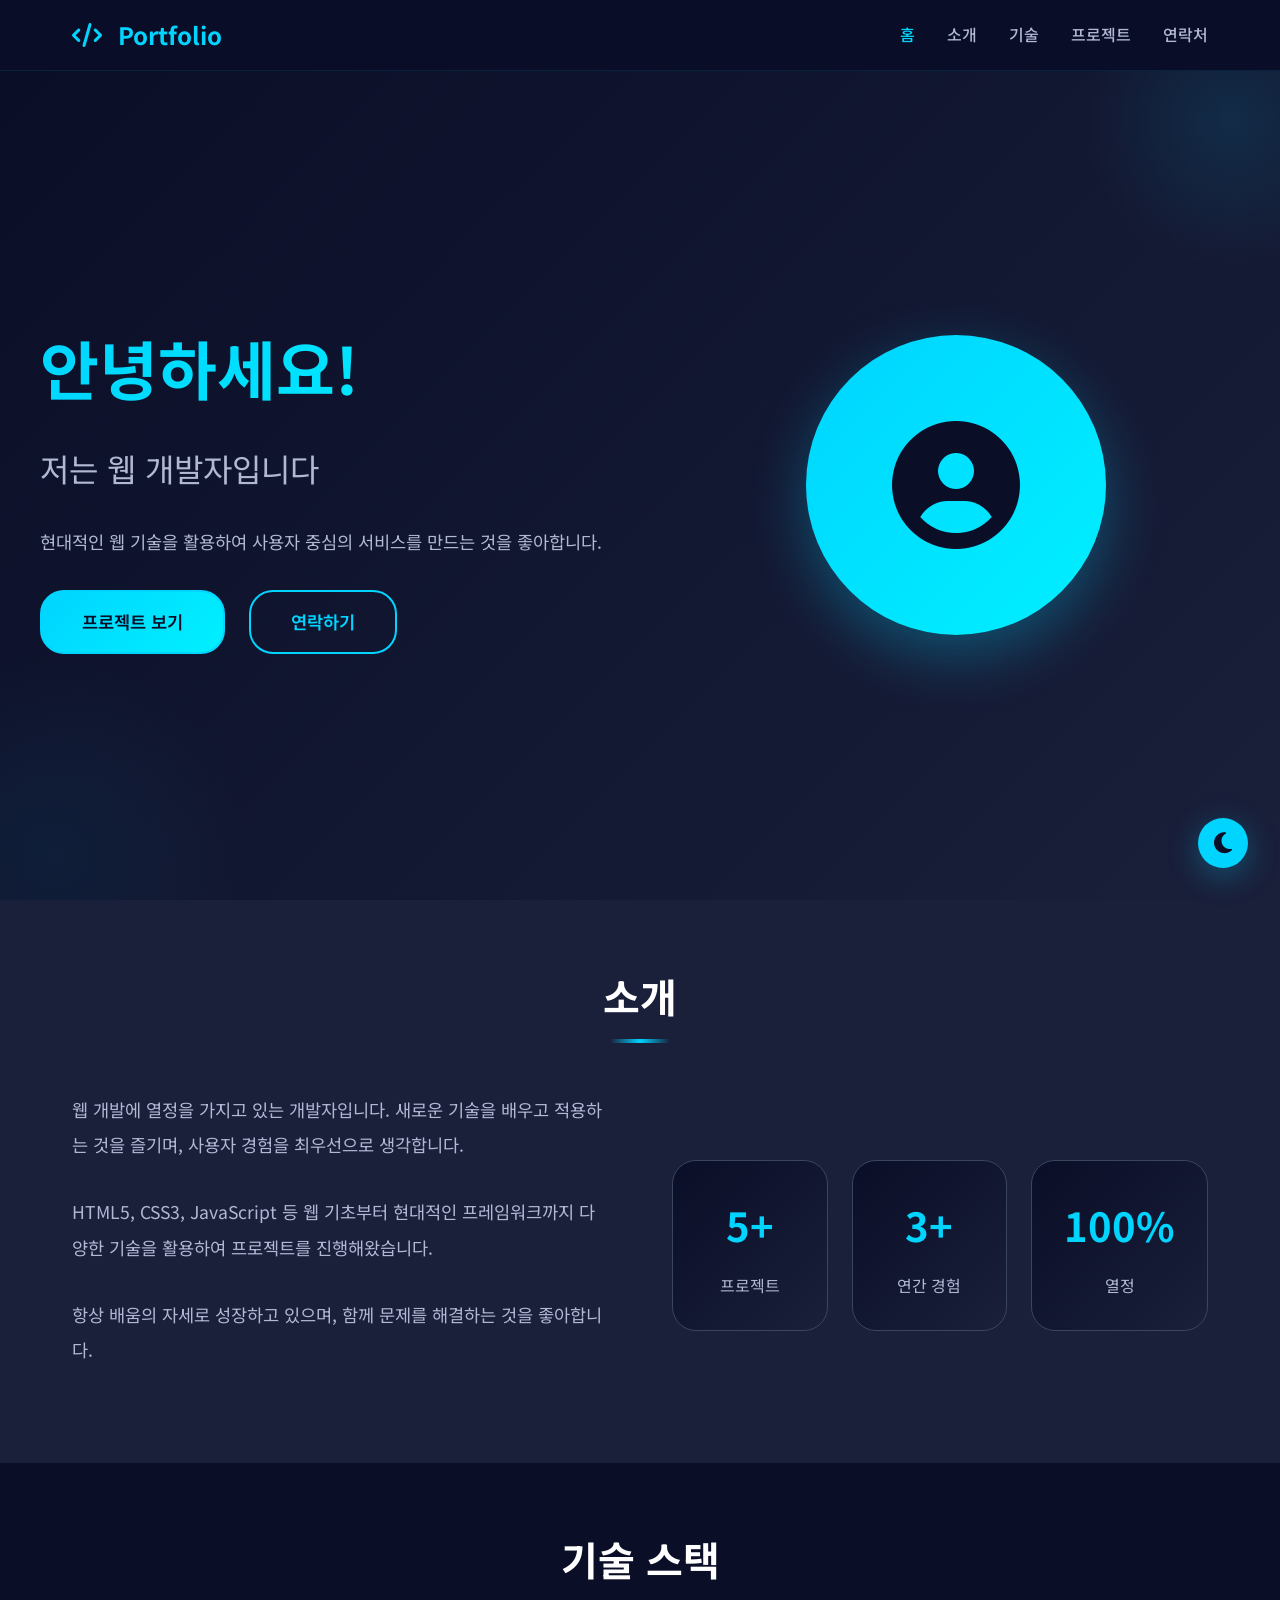
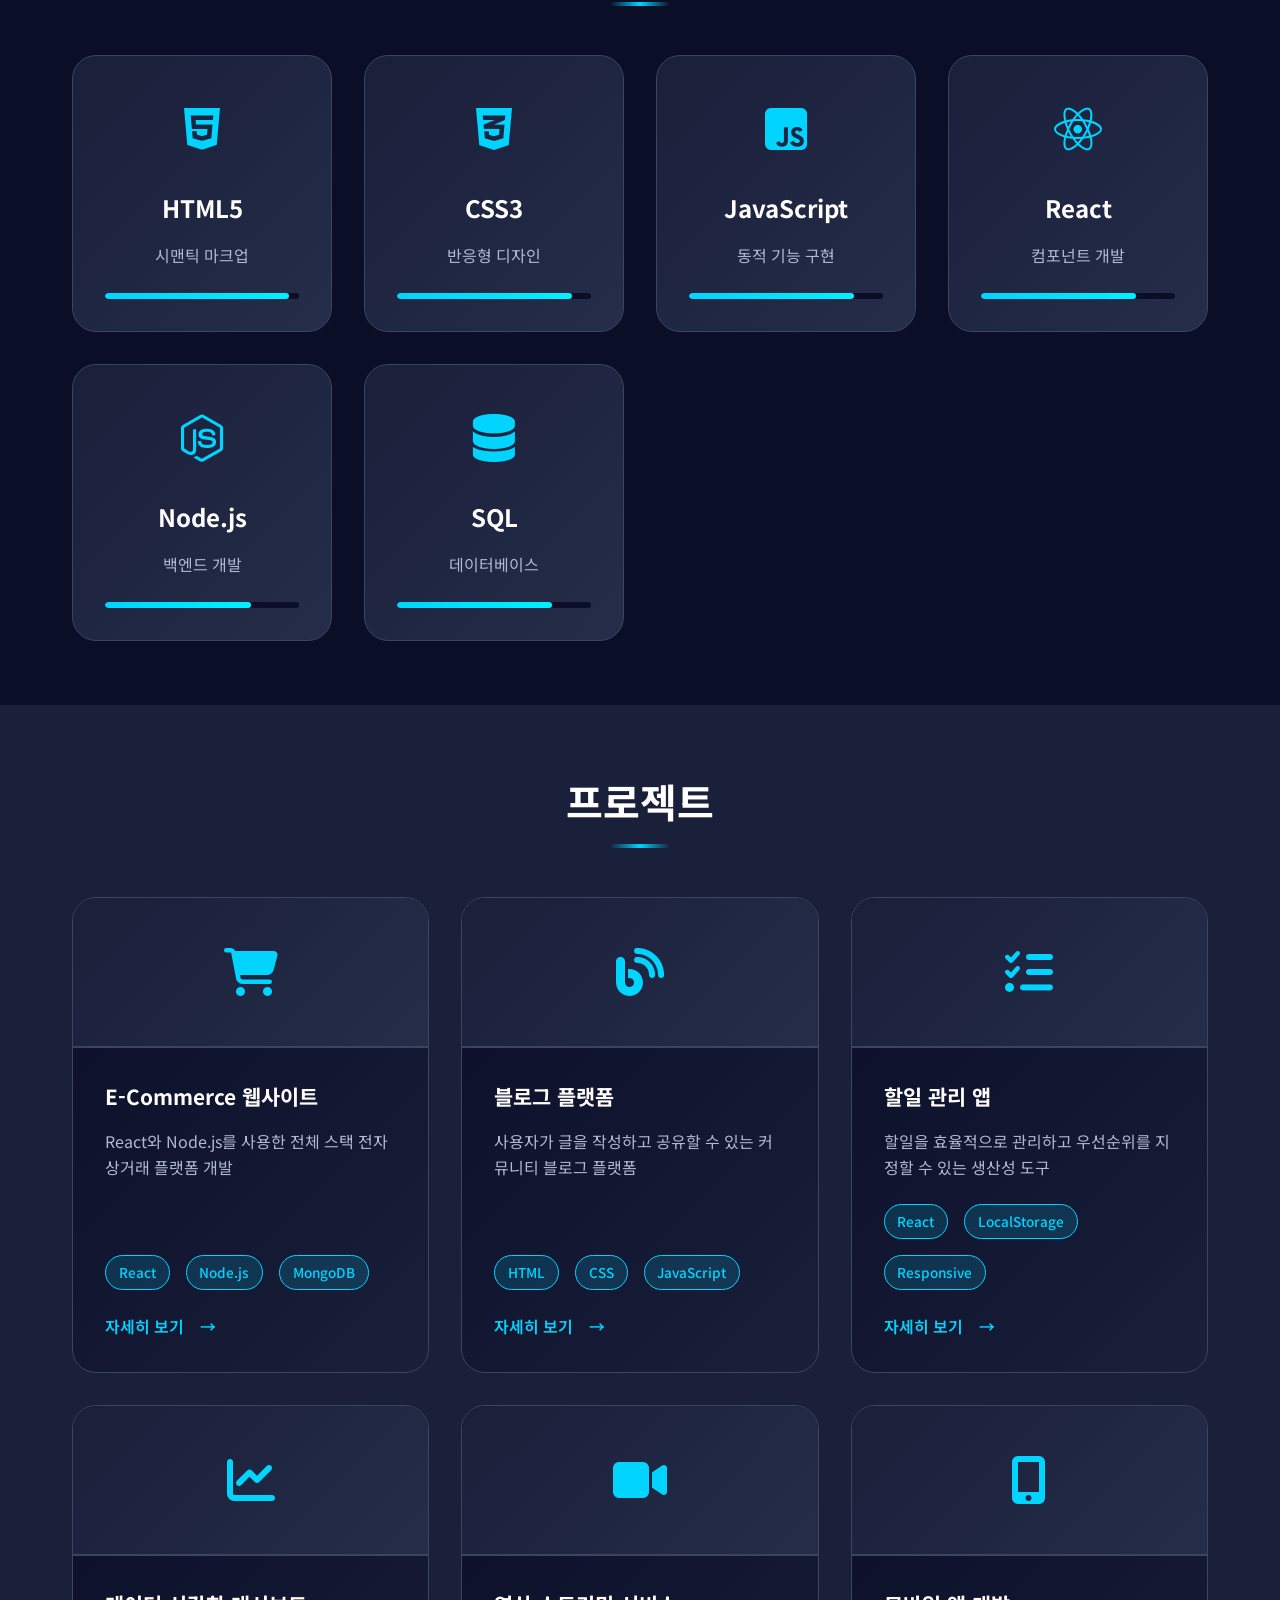
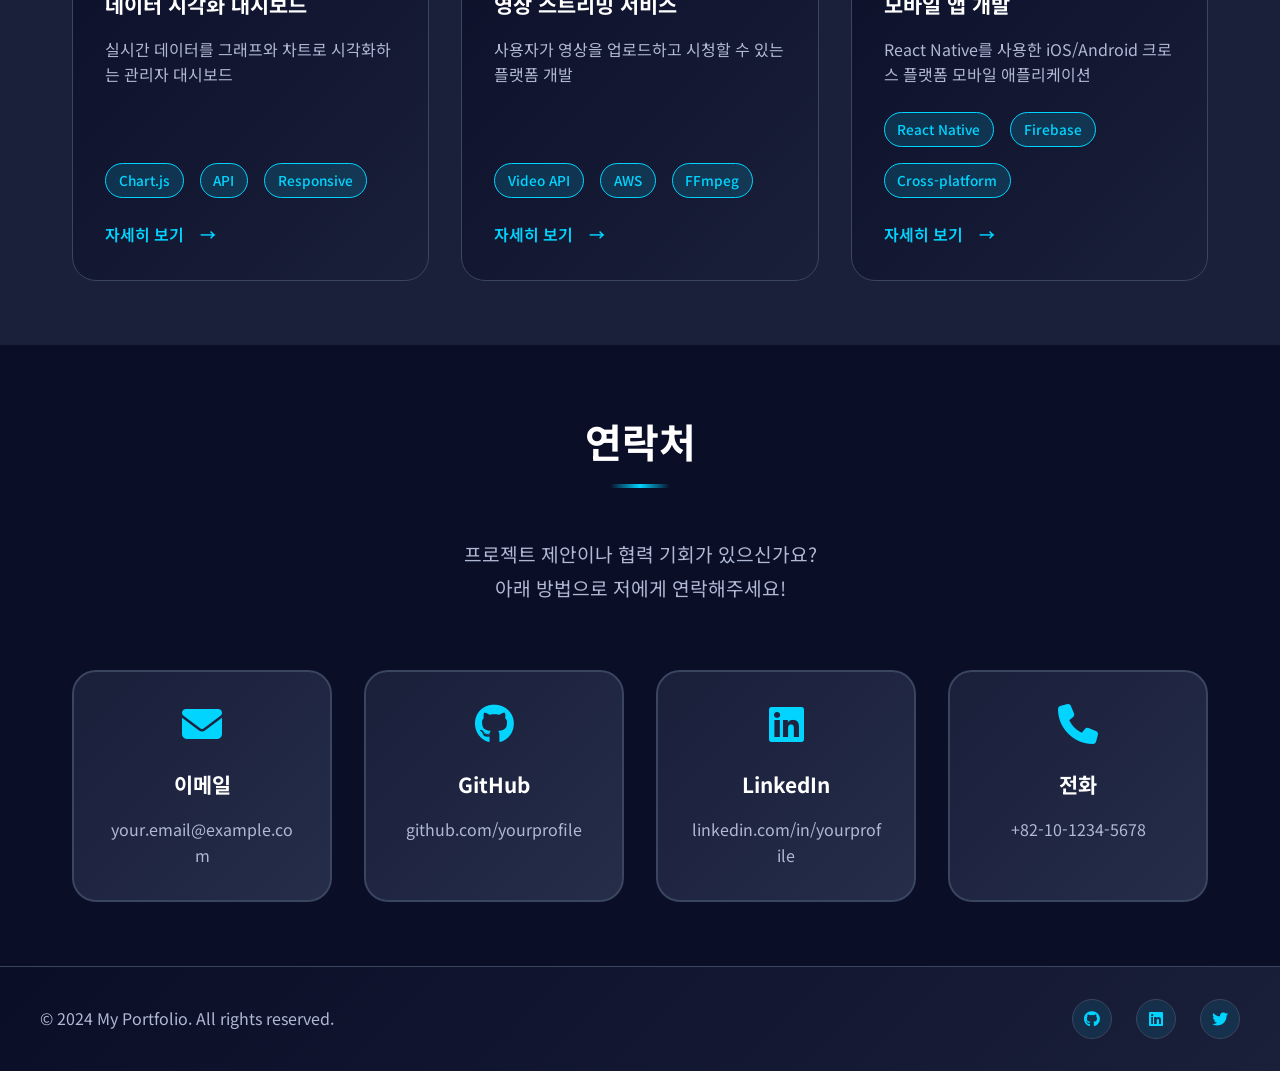
==== index.html @ 93aa84bb "ver.1" ====
<!DOCTYPE html>
<html lang="ko">
<head>
    <meta charset="UTF-8">
    <meta name="viewport" content="width=device-width, initial-scale=1.0">
    <title>포트폴리오 - 개인 자기소개</title>
    
    <!-- Google Fonts -->
    <link href="https://fonts.googleapis.com/css2?family=Noto+Sans+KR:wght@400;500;700&family=Poppins:wght@400;600;700&display=swap" rel="stylesheet">
    
    <!-- Font Awesome -->
    <link rel="stylesheet" href="https://cdnjs.cloudflare.com/ajax/libs/font-awesome/6.4.0/css/all.min.css">
    
    <link rel="stylesheet" href="style.css">
</head>
<body>
    <!-- 다크모드 토글 버튼 -->
    <button class="theme-toggle" id="themeToggle" aria-label="테마 전환">
        <i class="fas fa-moon"></i>
    </button>

    <!-- Header & Navigation -->
    <header class="header">
        <nav class="navbar">
            <div class="nav-container">
                <a href="#home" class="logo">
                    <i class="fas fa-code"></i> Portfolio
                </a>
                <ul class="nav-menu">
                    <li><a href="#home" class="nav-link">홈</a></li>
                    <li><a href="#about" class="nav-link">소개</a></li>
                    <li><a href="#skills" class="nav-link">기술</a></li>
                    <li><a href="#projects" class="nav-link">프로젝트</a></li>
                    <li><a href="#contact" class="nav-link">연락처</a></li>
                </ul>
                <div class="hamburger" id="hamburger">
                    <span></span>
                    <span></span>
                    <span></span>
                </div>
            </div>
        </nav>
    </header>

    <!-- Main Content -->
    <main>
        <!-- Hero Section -->
        <section id="home" class="hero">
            <div class="hero-content">
                <div class="hero-text">
                    <h1 class="hero-title">안녕하세요!</h1>
                    <p class="hero-subtitle">저는 웹 개발자입니다</p>
                    <p class="hero-description">
                        현대적인 웹 기술을 활용하여 사용자 중심의 서비스를 만드는 것을 좋아합니다.
                    </p>
                    <div class="hero-buttons">
                        <a href="#projects" class="btn btn-primary">프로젝트 보기</a>
                        <a href="#contact" class="btn btn-secondary">연락하기</a>
                    </div>
                </div>
                <div class="hero-visual">
                    <div class="hero-avatar">
                        <i class="fas fa-user-circle"></i>
                    </div>
                </div>
            </div>
        </section>

        <!-- About Section -->
        <section id="about" class="about">
            <div class="container">
                <h2 class="section-title">소개</h2>
                <div class="about-content">
                    <div class="about-text">
                        <p>
                            웹 개발에 열정을 가지고 있는 개발자입니다. 
                            새로운 기술을 배우고 적용하는 것을 즐기며, 
                            사용자 경험을 최우선으로 생각합니다.
                        </p>
                        <p>
                            HTML5, CSS3, JavaScript 등 웹 기초부터 
                            현대적인 프레임워크까지 다양한 기술을 활용하여 
                            프로젝트를 진행해왔습니다.
                        </p>
                        <p>
                            항상 배움의 자세로 성장하고 있으며, 
                            함께 문제를 해결하는 것을 좋아합니다.
                        </p>
                    </div>
                    <div class="about-stats">
                        <div class="stat-card">
                            <div class="stat-number">5+</div>
                            <div class="stat-label">프로젝트</div>
                        </div>
                        <div class="stat-card">
                            <div class="stat-number">3+</div>
                            <div class="stat-label">연간 경험</div>
                        </div>
                        <div class="stat-card">
                            <div class="stat-number">100%</div>
                            <div class="stat-label">열정</div>
                        </div>
                    </div>
                </div>
            </div>
        </section>

        <!-- Skills Section -->
        <section id="skills" class="skills">
            <div class="container">
                <h2 class="section-title">기술 스택</h2>
                <div class="skills-grid">
                    <!-- Frontend -->
                    <div class="skill-card">
                        <div class="skill-icon">
                            <i class="fab fa-html5"></i>
                        </div>
                        <h3>HTML5</h3>
                        <p>시맨틱 마크업</p>
                        <div class="skill-bar">
                            <div class="skill-progress" style="--progress: 95%"></div>
                        </div>
                    </div>

                    <div class="skill-card">
                        <div class="skill-icon">
                            <i class="fab fa-css3-alt"></i>
                        </div>
                        <h3>CSS3</h3>
                        <p>반응형 디자인</p>
                        <div class="skill-bar">
                            <div class="skill-progress" style="--progress: 90%"></div>
                        </div>
                    </div>

                    <div class="skill-card">
                        <div class="skill-icon">
                            <i class="fab fa-js-square"></i>
                        </div>
                        <h3>JavaScript</h3>
                        <p>동적 기능 구현</p>
                        <div class="skill-bar">
                            <div class="skill-progress" style="--progress: 85%"></div>
                        </div>
                    </div>

                    <div class="skill-card">
                        <div class="skill-icon">
                            <i class="fab fa-react"></i>
                        </div>
                        <h3>React</h3>
                        <p>컴포넌트 개발</p>
                        <div class="skill-bar">
                            <div class="skill-progress" style="--progress: 80%"></div>
                        </div>
                    </div>

                    <div class="skill-card">
                        <div class="skill-icon">
                            <i class="fab fa-node-js"></i>
                        </div>
                        <h3>Node.js</h3>
                        <p>백엔드 개발</p>
                        <div class="skill-bar">
                            <div class="skill-progress" style="--progress: 75%"></div>
                        </div>
                    </div>

                    <div class="skill-card">
                        <div class="skill-icon">
                            <i class="fas fa-database"></i>
                        </div>
                        <h3>SQL</h3>
                        <p>데이터베이스</p>
                        <div class="skill-bar">
                            <div class="skill-progress" style="--progress: 80%"></div>
                        </div>
                    </div>
                </div>
            </div>
        </section>

        <!-- Projects Section -->
        <section id="projects" class="projects">
            <div class="container">
                <h2 class="section-title">프로젝트</h2>
                <div class="projects-grid">
                    <!-- Project 1 -->
                    <div class="project-card">
                        <div class="project-image">
                            <i class="fas fa-shopping-cart"></i>
                        </div>
                        <div class="project-content">
                            <h3>E-Commerce 웹사이트</h3>
                            <p>
                                React와 Node.js를 사용한 전체 스택 
                                전자상거래 플랫폼 개발
                            </p>
                            <div class="project-tags">
                                <span class="tag">React</span>
                                <span class="tag">Node.js</span>
                                <span class="tag">MongoDB</span>
                            </div>
                            <a href="#" class="project-link">자세히 보기</a>
                        </div>
                    </div>

                    <!-- Project 2 -->
                    <div class="project-card">
                        <div class="project-image">
                            <i class="fas fa-blog"></i>
                        </div>
                        <div class="project-content">
                            <h3>블로그 플랫폼</h3>
                            <p>
                                사용자가 글을 작성하고 공유할 수 있는 
                                커뮤니티 블로그 플랫폼
                            </p>
                            <div class="project-tags">
                                <span class="tag">HTML</span>
                                <span class="tag">CSS</span>
                                <span class="tag">JavaScript</span>
                            </div>
                            <a href="#" class="project-link">자세히 보기</a>
                        </div>
                    </div>

                    <!-- Project 3 -->
                    <div class="project-card">
                        <div class="project-image">
                            <i class="fas fa-tasks"></i>
                        </div>
                        <div class="project-content">
                            <h3>할일 관리 앱</h3>
                            <p>
                                할일을 효율적으로 관리하고 우선순위를 
                                지정할 수 있는 생산성 도구
                            </p>
                            <div class="project-tags">
                                <span class="tag">React</span>
                                <span class="tag">LocalStorage</span>
                                <span class="tag">Responsive</span>
                            </div>
                            <a href="#" class="project-link">자세히 보기</a>
                        </div>
                    </div>

                    <!-- Project 4 -->
                    <div class="project-card">
                        <div class="project-image">
                            <i class="fas fa-chart-line"></i>
                        </div>
                        <div class="project-content">
                            <h3>데이터 시각화 대시보드</h3>
                            <p>
                                실시간 데이터를 그래프와 차트로 시각화하는 
                                관리자 대시보드
                            </p>
                            <div class="project-tags">
                                <span class="tag">Chart.js</span>
                                <span class="tag">API</span>
                                <span class="tag">Responsive</span>
                            </div>
                            <a href="#" class="project-link">자세히 보기</a>
                        </div>
                    </div>

                    <!-- Project 5 -->
                    <div class="project-card">
                        <div class="project-image">
                            <i class="fas fa-video"></i>
                        </div>
                        <div class="project-content">
                            <h3>영상 스트리밍 서비스</h3>
                            <p>
                                사용자가 영상을 업로드하고 시청할 수 있는 
                                플랫폼 개발
                            </p>
                            <div class="project-tags">
                                <span class="tag">Video API</span>
                                <span class="tag">AWS</span>
                                <span class="tag">FFmpeg</span>
                            </div>
                            <a href="#" class="project-link">자세히 보기</a>
                        </div>
                    </div>

                    <!-- Project 6 -->
                    <div class="project-card">
                        <div class="project-image">
                            <i class="fas fa-mobile-alt"></i>
                        </div>
                        <div class="project-content">
                            <h3>모바일 앱 개발</h3>
                            <p>
                                React Native를 사용한 iOS/Android 
                                크로스 플랫폼 모바일 애플리케이션
                            </p>
                            <div class="project-tags">
                                <span class="tag">React Native</span>
                                <span class="tag">Firebase</span>
                                <span class="tag">Cross-platform</span>
                            </div>
                            <a href="#" class="project-link">자세히 보기</a>
                        </div>
                    </div>
                </div>
            </div>
        </section>

        <!-- Contact Section -->
        <section id="contact" class="contact">
            <div class="container">
                <h2 class="section-title">연락처</h2>
                <div class="contact-content">
                    <p class="contact-intro">
                        프로젝트 제안이나 협력 기회가 있으신가요?<br>
                        아래 방법으로 저에게 연락해주세요!
                    </p>
                    <div class="contact-methods">
                        <a href="mailto:your.email@example.com" class="contact-card">
                            <i class="fas fa-envelope"></i>
                            <h3>이메일</h3>
                            <p>your.email@example.com</p>
                        </a>
                        <a href="https://github.com" target="_blank" rel="noopener noreferrer" class="contact-card">
                            <i class="fab fa-github"></i>
                            <h3>GitHub</h3>
                            <p>github.com/yourprofile</p>
                        </a>
                        <a href="https://linkedin.com" target="_blank" rel="noopener noreferrer" class="contact-card">
                            <i class="fab fa-linkedin"></i>
                            <h3>LinkedIn</h3>
                            <p>linkedin.com/in/yourprofile</p>
                        </a>
                        <a href="tel:+82-10-1234-5678" class="contact-card">
                            <i class="fas fa-phone"></i>
                            <h3>전화</h3>
                            <p>+82-10-1234-5678</p>
                        </a>
                    </div>
                </div>
            </div>
        </section>
    </main>

    <!-- Footer -->
    <footer class="footer">
        <div class="footer-content">
            <p>&copy; 2024 My Portfolio. All rights reserved.</p>
            <div class="social-links">
                <a href="https://github.com" target="_blank" rel="noopener noreferrer" aria-label="GitHub">
                    <i class="fab fa-github"></i>
                </a>
                <a href="https://linkedin.com" target="_blank" rel="noopener noreferrer" aria-label="LinkedIn">
                    <i class="fab fa-linkedin"></i>
                </a>
                <a href="https://twitter.com" target="_blank" rel="noopener noreferrer" aria-label="Twitter">
                    <i class="fab fa-twitter"></i>
                </a>
            </div>
        </div>
    </footer>

    <script src="script.js"></script>
</body>
</html>
---- style.css ----
:root {
    /* Colors - Dark Mode */
    --bg-primary: #0a0e27;
    --bg-secondary: #1a1f3a;
    --bg-tertiary: #252d48;
    --text-primary: #ffffff;
    --text-secondary: #b0b8d4;
    --accent: #00d4ff;
    --accent-hover: #00f0ff;
    --border-color: #3a4560;
    
    /* Light Mode Colors */
    --light-bg-primary: #ffffff;
    --light-bg-secondary: #f5f7fa;
    --light-bg-tertiary: #e8edf5;
    --light-text-primary: #0a0e27;
    --light-text-secondary: #5a6376;
    --light-border-color: #d4dce8;
    
    /* Spacing */
    --spacing-xs: 0.5rem;
    --spacing-sm: 1rem;
    --spacing-md: 1.5rem;
    --spacing-lg: 2rem;
    --spacing-xl: 3rem;
    --spacing-xxl: 4rem;
    
    /* Transitions */
    --transition: all 0.3s ease;
    --transition-smooth: all 0.5s cubic-bezier(0.25, 0.46, 0.45, 0.94);
    
    /* Border Radius */
    --radius-sm: 0.5rem;
    --radius-md: 1rem;
    --radius-lg: 1.5rem;
}

body.light-mode {
    --bg-primary: #ffffff;
    --bg-secondary: #f5f7fa;
    --bg-tertiary: #e8edf5;
    --text-primary: #0a0e27;
    --text-secondary: #5a6376;
    --border-color: #d4dce8;
}

* {
    margin: 0;
    padding: 0;
    box-sizing: border-box;
}

html {
    scroll-behavior: smooth;
}

body {
    font-family: 'Noto Sans KR', sans-serif;
    background-color: var(--bg-primary);
    color: var(--text-primary);
    line-height: 1.6;
    transition: var(--transition);
}

/* ==================== Header & Navigation ==================== */
.header {
    position: fixed;
    top: 0;
    left: 0;
    right: 0;
    background-color: rgba(10, 14, 39, 0.95);
    backdrop-filter: blur(10px);
    z-index: 1000;
    border-bottom: 1px solid rgba(0, 212, 255, 0.1);
    transition: var(--transition);
}

body.light-mode .header {
    background-color: rgba(255, 255, 255, 0.95);
    border-bottom-color: rgba(0, 212, 255, 0.2);
}

.navbar {
    padding: 1rem 0;
}

.nav-container {
    max-width: 1200px;
    margin: 0 auto;
    padding: 0 var(--spacing-lg);
    display: flex;
    justify-content: space-between;
    align-items: center;
}

.logo {
    font-size: 1.5rem;
    font-weight: 700;
    color: var(--accent);
    text-decoration: none;
    display: flex;
    align-items: center;
    gap: var(--spacing-sm);
    transition: var(--transition);
}

.logo:hover {
    color: var(--accent-hover);
    transform: translateY(-2px);
}

.nav-menu {
    display: flex;
    list-style: none;
    gap: var(--spacing-lg);
}

.nav-link {
    text-decoration: none;
    color: var(--text-secondary);
    transition: var(--transition);
    font-weight: 500;
    position: relative;
}

.nav-link:hover {
    color: var(--accent);
}

.nav-link::after {
    content: '';
    position: absolute;
    bottom: -5px;
    left: 0;
    width: 0;
    height: 2px;
    background-color: var(--accent);
    transition: width 0.3s ease;
}

.nav-link:hover::after {
    width: 100%;
}

.hamburger {
    display: none;
    flex-direction: column;
    cursor: pointer;
}

.hamburger span {
    width: 25px;
    height: 3px;
    background-color: var(--text-primary);
    margin: 3px 0;
    transition: var(--transition);
    border-radius: 2px;
}

.hamburger.active span:nth-child(1) {
    transform: rotate(-45deg) translate(-8px, 8px);
}

.hamburger.active span:nth-child(2) {
    opacity: 0;
}

.hamburger.active span:nth-child(3) {
    transform: rotate(45deg) translate(-7px, -7px);
}

/* Theme Toggle Button */
.theme-toggle {
    position: fixed;
    bottom: 2rem;
    right: 2rem;
    width: 50px;
    height: 50px;
    border-radius: 50%;
    background-color: var(--accent);
    border: none;
    color: var(--bg-primary);
    font-size: 1.5rem;
    cursor: pointer;
    display: flex;
    align-items: center;
    justify-content: center;
    z-index: 999;
    transition: var(--transition);
    box-shadow: 0 8px 32px rgba(0, 212, 255, 0.3);
}

.theme-toggle:hover {
    background-color: var(--accent-hover);
    transform: scale(1.1) rotate(20deg);
    box-shadow: 0 12px 40px rgba(0, 212, 255, 0.5);
}

/* ==================== Main Layout ==================== */
main {
    margin-top: 70px;
}

.container {
    max-width: 1200px;
    margin: 0 auto;
    padding: 0 var(--spacing-lg);
}

.section-title {
    font-size: 2.5rem;
    font-weight: 700;
    text-align: center;
    margin-bottom: var(--spacing-xxl);
    position: relative;
    display: inline-block;
    width: 100%;
}

.section-title::before {
    content: '';
    position: absolute;
    bottom: -15px;
    left: 50%;
    transform: translateX(-50%);
    width: 60px;
    height: 4px;
    background: linear-gradient(90deg, transparent, var(--accent), transparent);
    border-radius: 2px;
}

/* ==================== Hero Section ==================== */
.hero {
    padding: var(--spacing-xxl) var(--spacing-lg);
    min-height: calc(100vh - 70px);
    display: flex;
    align-items: center;
    justify-content: center;
    background: linear-gradient(135deg, var(--bg-primary) 0%, var(--bg-secondary) 100%);
    position: relative;
    overflow: hidden;
}

.hero::before {
    content: '';
    position: absolute;
    width: 300px;
    height: 300px;
    background: radial-gradient(circle, rgba(0, 212, 255, 0.1) 0%, transparent 70%);
    border-radius: 50%;
    top: -100px;
    right: -100px;
    animation: float 6s ease-in-out infinite;
}

.hero::after {
    content: '';
    position: absolute;
    width: 400px;
    height: 400px;
    background: radial-gradient(circle, rgba(0, 212, 255, 0.05) 0%, transparent 70%);
    border-radius: 50%;
    bottom: -150px;
    left: -150px;
    animation: float 8s ease-in-out infinite reverse;
}

.hero-content {
    display: grid;
    grid-template-columns: 1fr 1fr;
    gap: var(--spacing-xxl);
    align-items: center;
    position: relative;
    z-index: 1;
    max-width: 1200px;
    width: 100%;
}

.hero-title {
    font-size: 4rem;
    font-weight: 700;
    margin-bottom: var(--spacing-md);
    background: linear-gradient(135deg, var(--accent), var(--accent-hover));
    -webkit-background-clip: text;
    -webkit-text-fill-color: transparent;
    background-clip: text;
    animation: slideInUp 0.8s ease-out;
}

.hero-subtitle {
    font-size: 2rem;
    color: var(--text-secondary);
    margin-bottom: var(--spacing-lg);
    animation: slideInUp 0.8s ease-out 0.2s backwards;
}

.hero-description {
    font-size: 1.1rem;
    color: var(--text-secondary);
    margin-bottom: var(--spacing-lg);
    line-height: 1.8;
    animation: slideInUp 0.8s ease-out 0.4s backwards;
}

.hero-buttons {
    display: flex;
    gap: var(--spacing-md);
    margin-top: var(--spacing-lg);
    animation: slideInUp 0.8s ease-out 0.6s backwards;
}

.btn {
    padding: 1rem 2.5rem;
    border-radius: var(--radius-lg);
    font-size: 1.1rem;
    font-weight: 600;
    text-decoration: none;
    display: inline-flex;
    align-items: center;
    justify-content: center;
    cursor: pointer;
    border: none;
    transition: var(--transition);
    position: relative;
    overflow: hidden;
}

.btn::before {
    content: '';
    position: absolute;
    top: 0;
    left: -100%;
    width: 100%;
    height: 100%;
    background-color: rgba(255, 255, 255, 0.2);
    transition: left 0.3s ease;
}

.btn:hover::before {
    left: 100%;
}

.btn-primary {
    background: linear-gradient(135deg, var(--accent), var(--accent-hover));
    color: var(--bg-primary);
    border: 2px solid var(--accent);
}

.btn-primary:hover {
    box-shadow: 0 10px 30px rgba(0, 212, 255, 0.4);
    transform: translateY(-3px);
}

.btn-secondary {
    background-color: transparent;
    color: var(--accent);
    border: 2px solid var(--accent);
}

.btn-secondary:hover {
    background-color: rgba(0, 212, 255, 0.1);
    box-shadow: 0 10px 30px rgba(0, 212, 255, 0.2);
    transform: translateY(-3px);
}

.hero-visual {
    display: flex;
    justify-content: center;
    align-items: center;
}

.hero-avatar {
    width: 300px;
    height: 300px;
    border-radius: 50%;
    background: linear-gradient(135deg, var(--accent), var(--accent-hover));
    display: flex;
    align-items: center;
    justify-content: center;
    font-size: 8rem;
    color: var(--bg-primary);
    animation: float 4s ease-in-out infinite;
    box-shadow: 0 20px 60px rgba(0, 212, 255, 0.3);
    position: relative;
}

.hero-avatar::before {
    content: '';
    position: absolute;
    inset: -5px;
    border-radius: 50%;
    background: linear-gradient(90deg, var(--accent), var(--accent-hover), var(--accent));
    opacity: 0;
    animation: pulse 2s ease-in-out infinite;
}

/* ==================== About Section ==================== */
.about {
    padding: var(--spacing-xxl) var(--spacing-lg);
    background-color: var(--bg-secondary);
}

.about-content {
    display: grid;
    grid-template-columns: 1fr 1fr;
    gap: var(--spacing-xxl);
    align-items: center;
}

.about-text {
    font-size: 1.1rem;
    line-height: 2;
    color: var(--text-secondary);
}

.about-text p {
    margin-bottom: var(--spacing-lg);
    transition: var(--transition);
}

.about-text p:hover {
    color: var(--accent);
}

.about-stats {
    display: grid;
    grid-template-columns: repeat(3, 1fr);
    gap: var(--spacing-md);
}

.stat-card {
    background: linear-gradient(135deg, var(--bg-primary), var(--bg-secondary));
    padding: var(--spacing-lg);
    border-radius: var(--radius-lg);
    border: 1px solid var(--border-color);
    text-align: center;
    transition: var(--transition);
    cursor: pointer;
}

.stat-card:hover {
    border-color: var(--accent);
    transform: translateY(-5px);
    box-shadow: 0 10px 30px rgba(0, 212, 255, 0.2);
}

.stat-number {
    font-size: 2.5rem;
    font-weight: 700;
    color: var(--accent);
    margin-bottom: var(--spacing-sm);
}

.stat-label {
    color: var(--text-secondary);
    font-size: 1rem;
}

/* ==================== Skills Section ==================== */
.skills {
    padding: var(--spacing-xxl) var(--spacing-lg);
}

.skills-grid {
    display: grid;
    grid-template-columns: repeat(auto-fit, minmax(250px, 1fr));
    gap: var(--spacing-lg);
}

.skill-card {
    background: linear-gradient(135deg, var(--bg-secondary), var(--bg-tertiary));
    padding: var(--spacing-lg);
    border-radius: var(--radius-lg);
    border: 1px solid var(--border-color);
    text-align: center;
    transition: var(--transition);
    cursor: pointer;
    position: relative;
    overflow: hidden;
}

.skill-card::before {
    content: '';
    position: absolute;
    top: -100%;
    left: 0;
    right: 0;
    height: 2px;
    background: linear-gradient(90deg, transparent, var(--accent), transparent);
    transition: top 0.6s ease;
}

.skill-card:hover {
    border-color: var(--accent);
    transform: translateY(-8px);
    box-shadow: 0 15px 40px rgba(0, 212, 255, 0.2);
}

.skill-card:hover::before {
    top: 0;
}

.skill-icon {
    font-size: 3rem;
    color: var(--accent);
    margin-bottom: var(--spacing-md);
    transition: var(--transition);
}

.skill-card:hover .skill-icon {
    transform: scale(1.2) rotateY(360deg);
    animation: spin 0.6s ease-in-out;
}

.skill-card h3 {
    font-size: 1.5rem;
    margin-bottom: var(--spacing-sm);
}

.skill-card p {
    color: var(--text-secondary);
    margin-bottom: var(--spacing-md);
}

.skill-bar {
    height: 6px;
    background-color: var(--bg-primary);
    border-radius: 3px;
    overflow: hidden;
    position: relative;
}

.skill-progress {
    height: 100%;
    background: linear-gradient(90deg, var(--accent), var(--accent-hover));
    border-radius: 3px;
    width: var(--progress);
    animation: fillProgress 1.5s ease-out forwards;
}

/* ==================== Projects Section ==================== */
.projects {
    padding: var(--spacing-xxl) var(--spacing-lg);
    background-color: var(--bg-secondary);
}

.projects-grid {
    display: grid;
    grid-template-columns: repeat(auto-fit, minmax(300px, 1fr));
    gap: var(--spacing-lg);
}

.project-card {
    background: linear-gradient(135deg, var(--bg-primary), var(--bg-secondary));
    border: 1px solid var(--border-color);
    border-radius: var(--radius-lg);
    overflow: hidden;
    transition: var(--transition);
    cursor: pointer;
    display: flex;
    flex-direction: column;
}

.project-card:hover {
    border-color: var(--accent);
    box-shadow: 0 20px 50px rgba(0, 212, 255, 0.3);
    transform: translateY(-10px);
}

.project-image {
    height: 150px;
    background: linear-gradient(135deg, var(--bg-secondary), var(--bg-tertiary));
    display: flex;
    align-items: center;
    justify-content: center;
    font-size: 3rem;
    color: var(--accent);
    border-bottom: 2px solid var(--border-color);
    transition: var(--transition);
}

.project-card:hover .project-image {
    background: linear-gradient(135deg, var(--accent), var(--accent-hover));
    color: var(--bg-primary);
    transform: scale(1.1);
}

.project-content {
    padding: var(--spacing-lg);
    flex-grow: 1;
    display: flex;
    flex-direction: column;
}

.project-content h3 {
    font-size: 1.3rem;
    margin-bottom: var(--spacing-sm);
    color: var(--text-primary);
}

.project-content p {
    color: var(--text-secondary);
    margin-bottom: var(--spacing-md);
    line-height: 1.6;
    flex-grow: 1;
}

.project-tags {
    display: flex;
    flex-wrap: wrap;
    gap: var(--spacing-sm);
    margin-bottom: var(--spacing-md);
}

.tag {
    display: inline-block;
    padding: 0.35rem 0.8rem;
    background-color: rgba(0, 212, 255, 0.15);
    color: var(--accent);
    border-radius: 20px;
    font-size: 0.85rem;
    font-weight: 500;
    transition: var(--transition);
    border: 1px solid var(--accent);
}

.tag:hover {
    background-color: rgba(0, 212, 255, 0.3);
    transform: translateY(-2px);
}

.project-link {
    color: var(--accent);
    text-decoration: none;
    font-weight: 600;
    display: inline-flex;
    align-items: center;
    gap: var(--spacing-sm);
    transition: var(--transition);
    align-self: flex-start;
}

.project-link:hover {
    color: var(--accent-hover);
    transform: translateX(5px);
}

.project-link::after {
    content: '→';
    transition: var(--transition);
}

.project-link:hover::after {
    transform: translateX(5px);
}

/* ==================== Contact Section ==================== */
.contact {
    padding: var(--spacing-xxl) var(--spacing-lg);
}

.contact-intro {
    text-align: center;
    font-size: 1.2rem;
    color: var(--text-secondary);
    margin-bottom: var(--spacing-xxl);
    line-height: 1.8;
}

.contact-methods {
    display: grid;
    grid-template-columns: repeat(auto-fit, minmax(250px, 1fr));
    gap: var(--spacing-lg);
}

.contact-card {
    background: linear-gradient(135deg, var(--bg-secondary), var(--bg-tertiary));
    padding: var(--spacing-lg);
    border-radius: var(--radius-lg);
    border: 2px solid var(--border-color);
    text-align: center;
    text-decoration: none;
    color: inherit;
    transition: var(--transition);
    cursor: pointer;
}

.contact-card:hover {
    border-color: var(--accent);
    transform: translateY(-8px);
    box-shadow: 0 15px 40px rgba(0, 212, 255, 0.2);
}

.contact-card i {
    font-size: 2.5rem;
    color: var(--accent);
    margin-bottom: var(--spacing-md);
    transition: var(--transition);
    display: block;
}

.contact-card:hover i {
    transform: rotateY(360deg) scale(1.2);
    animation: spin 0.6s ease-in-out;
}

.contact-card h3 {
    font-size: 1.3rem;
    margin-bottom: var(--spacing-sm);
}

.contact-card p {
    color: var(--text-secondary);
    word-break: break-all;
}

/* ==================== Footer ==================== */
.footer {
    background: linear-gradient(135deg, var(--bg-primary), var(--bg-secondary));
    padding: var(--spacing-lg);
    border-top: 1px solid var(--border-color);
}

.footer-content {
    max-width: 1200px;
    margin: 0 auto;
    display: flex;
    justify-content: space-between;
    align-items: center;
    flex-wrap: wrap;
    gap: var(--spacing-lg);
    text-align: center;
}

.footer-content p {
    color: var(--text-secondary);
}

.social-links {
    display: flex;
    gap: var(--spacing-md);
    justify-content: center;
}

.social-links a {
    width: 40px;
    height: 40px;
    border-radius: 50%;
    background-color: rgba(0, 212, 255, 0.1);
    color: var(--accent);
    display: flex;
    align-items: center;
    justify-content: center;
    text-decoration: none;
    transition: var(--transition);
    border: 1px solid var(--border-color);
}

.social-links a:hover {
    background-color: var(--accent);
    color: var(--bg-primary);
    transform: translateY(-5px) scale(1.1);
    box-shadow: 0 10px 25px rgba(0, 212, 255, 0.3);
}

/* ==================== Animations ==================== */
@keyframes slideInUp {
    from {
        opacity: 0;
        transform: translateY(30px);
    }
    to {
        opacity: 1;
        transform: translateY(0);
    }
}

@keyframes float {
    0%, 100% {
        transform: translateY(0px);
    }
    50% {
        transform: translateY(-30px);
    }
}

@keyframes pulse {
    0%, 100% {
        opacity: 0;
        transform: scale(1);
    }
    50% {
        opacity: 0.5;
        transform: scale(1.2);
    }
}

@keyframes fillProgress {
    from {
        width: 0;
    }
    to {
        width: var(--progress);
    }
}

@keyframes spin {
    from {
        transform: rotateY(0deg);
    }
    to {
        transform: rotateY(360deg);
    }
}

/* ==================== Responsive Design ==================== */
@media (max-width: 768px) {
    .header {
        padding: 1rem 0;
    }

    .nav-menu {
        position: fixed;
        left: -100%;
        top: 70px;
        flex-direction: column;
        background-color: var(--bg-primary);
        width: 100%;
        text-align: center;
        transition: 0.3s;
        gap: 0;
        padding: 2rem 0;
        box-shadow: 0 10px 27px rgba(0, 212, 255, 0.2);
    }

    .nav-menu.active {
        left: 0;
    }

    .nav-menu li {
        padding: 1rem 0;
        border-bottom: 1px solid var(--border-color);
    }

    .hamburger {
        display: flex;
    }

    .section-title {
        font-size: 2rem;
    }

    .hero-content {
        grid-template-columns: 1fr;
        padding: 2rem 0;
    }

    .hero-title {
        font-size: 2.5rem;
    }

    .hero-subtitle {
        font-size: 1.5rem;
    }

    .hero-buttons {
        flex-direction: column;
    }

    .hero-avatar {
        width: 200px;
        height: 200px;
        font-size: 5rem;
    }

    .about-content {
        grid-template-columns: 1fr;
    }

    .about-stats {
        grid-template-columns: repeat(3, 1fr);
        gap: var(--spacing-sm);
    }

    .stat-card {
        padding: var(--spacing-md);
    }

    .stat-number {
        font-size: 2rem;
    }

    .skills-grid {
        grid-template-columns: repeat(auto-fit, minmax(200px, 1fr));
        gap: var(--spacing-md);
    }

    .projects-grid {
        grid-template-columns: 1fr;
    }

    .contact-methods {
        grid-template-columns: 1fr;
    }

    .footer-content {
        flex-direction: column;
    }

    .nav-link::after {
        display: none;
    }
}

@media (max-width: 480px) {
    .hero-title {
        font-size: 2rem;
    }

    .hero-subtitle {
        font-size: 1.2rem;
    }

    .section-title {
        font-size: 1.5rem;
    }

    .btn {
        padding: 0.8rem 1.5rem;
        font-size: 1rem;
    }

    .about-stats {
        grid-template-columns: 1fr;
    }

    .hero-avatar {
        width: 150px;
        height: 150px;
        font-size: 3.5rem;
    }

    .skills-grid {
        grid-template-columns: 1fr;
    }

    main {
        margin-top: 60px;
    }
}
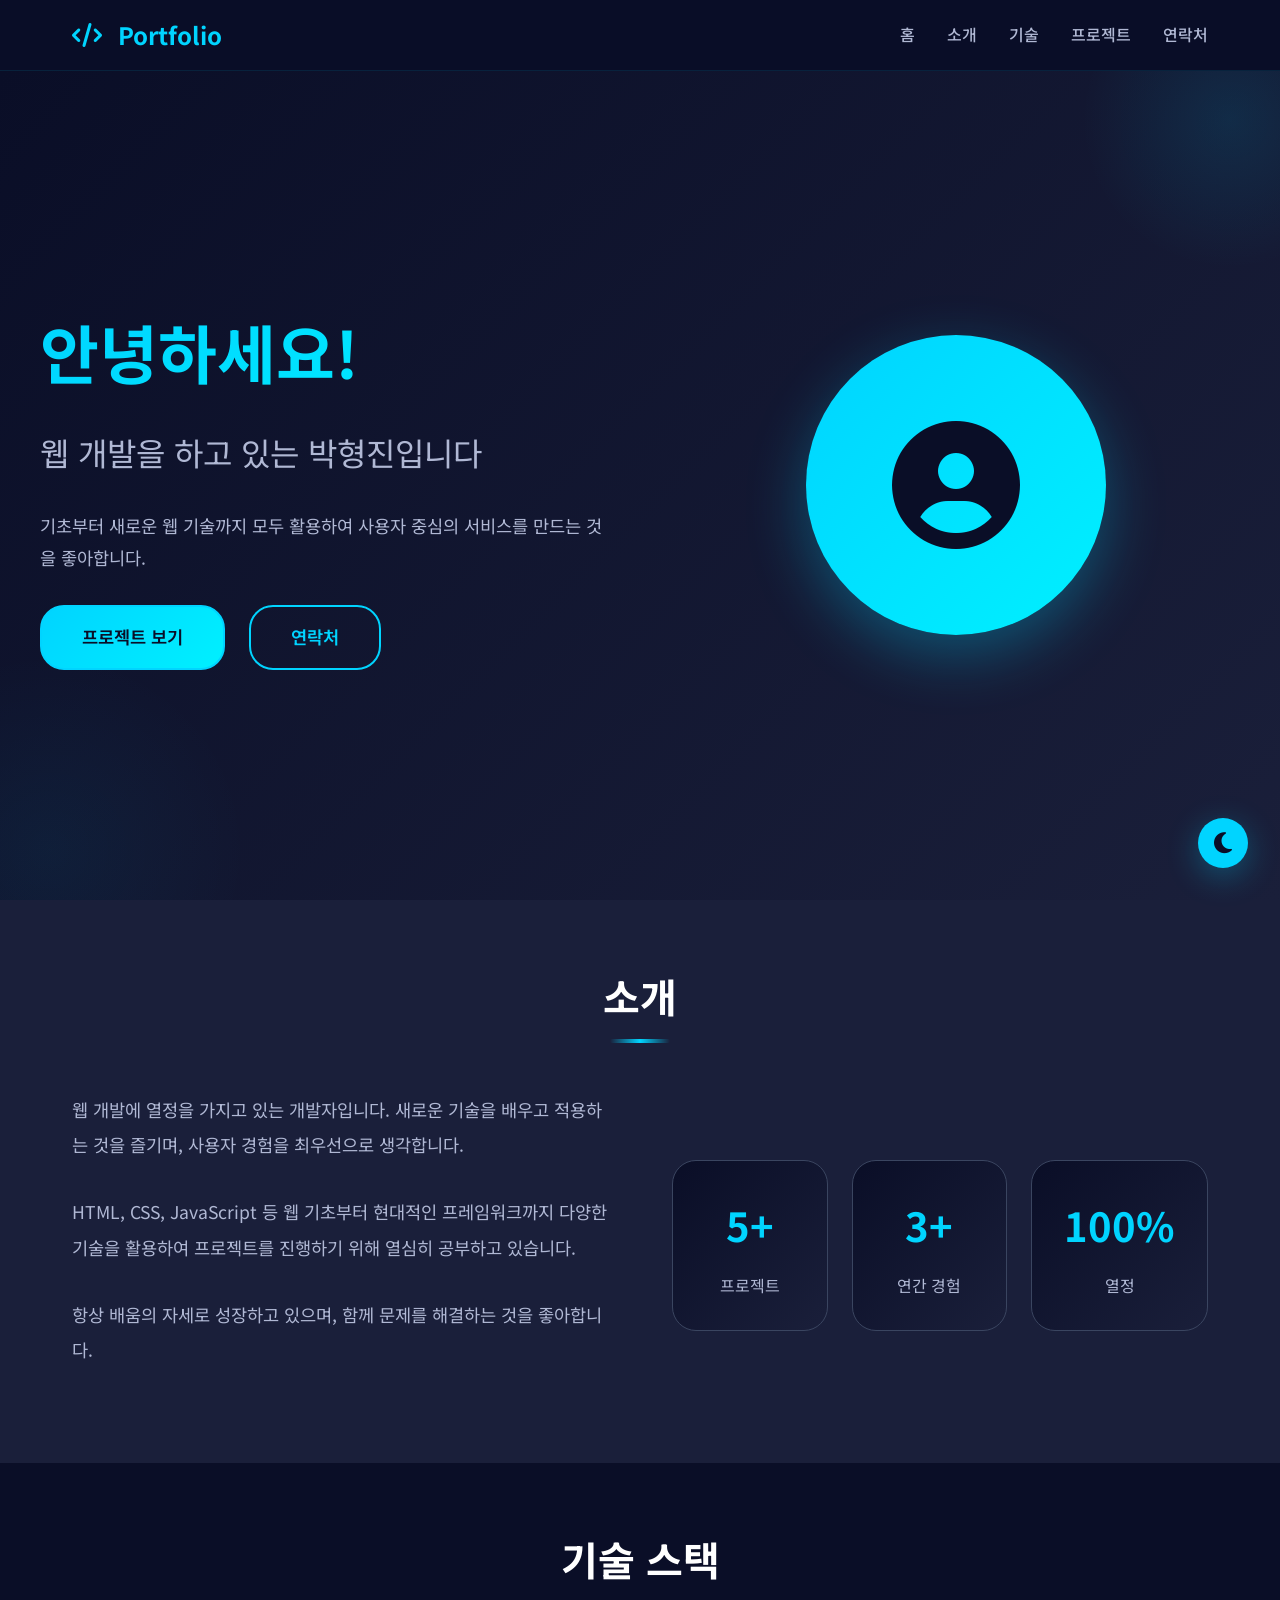
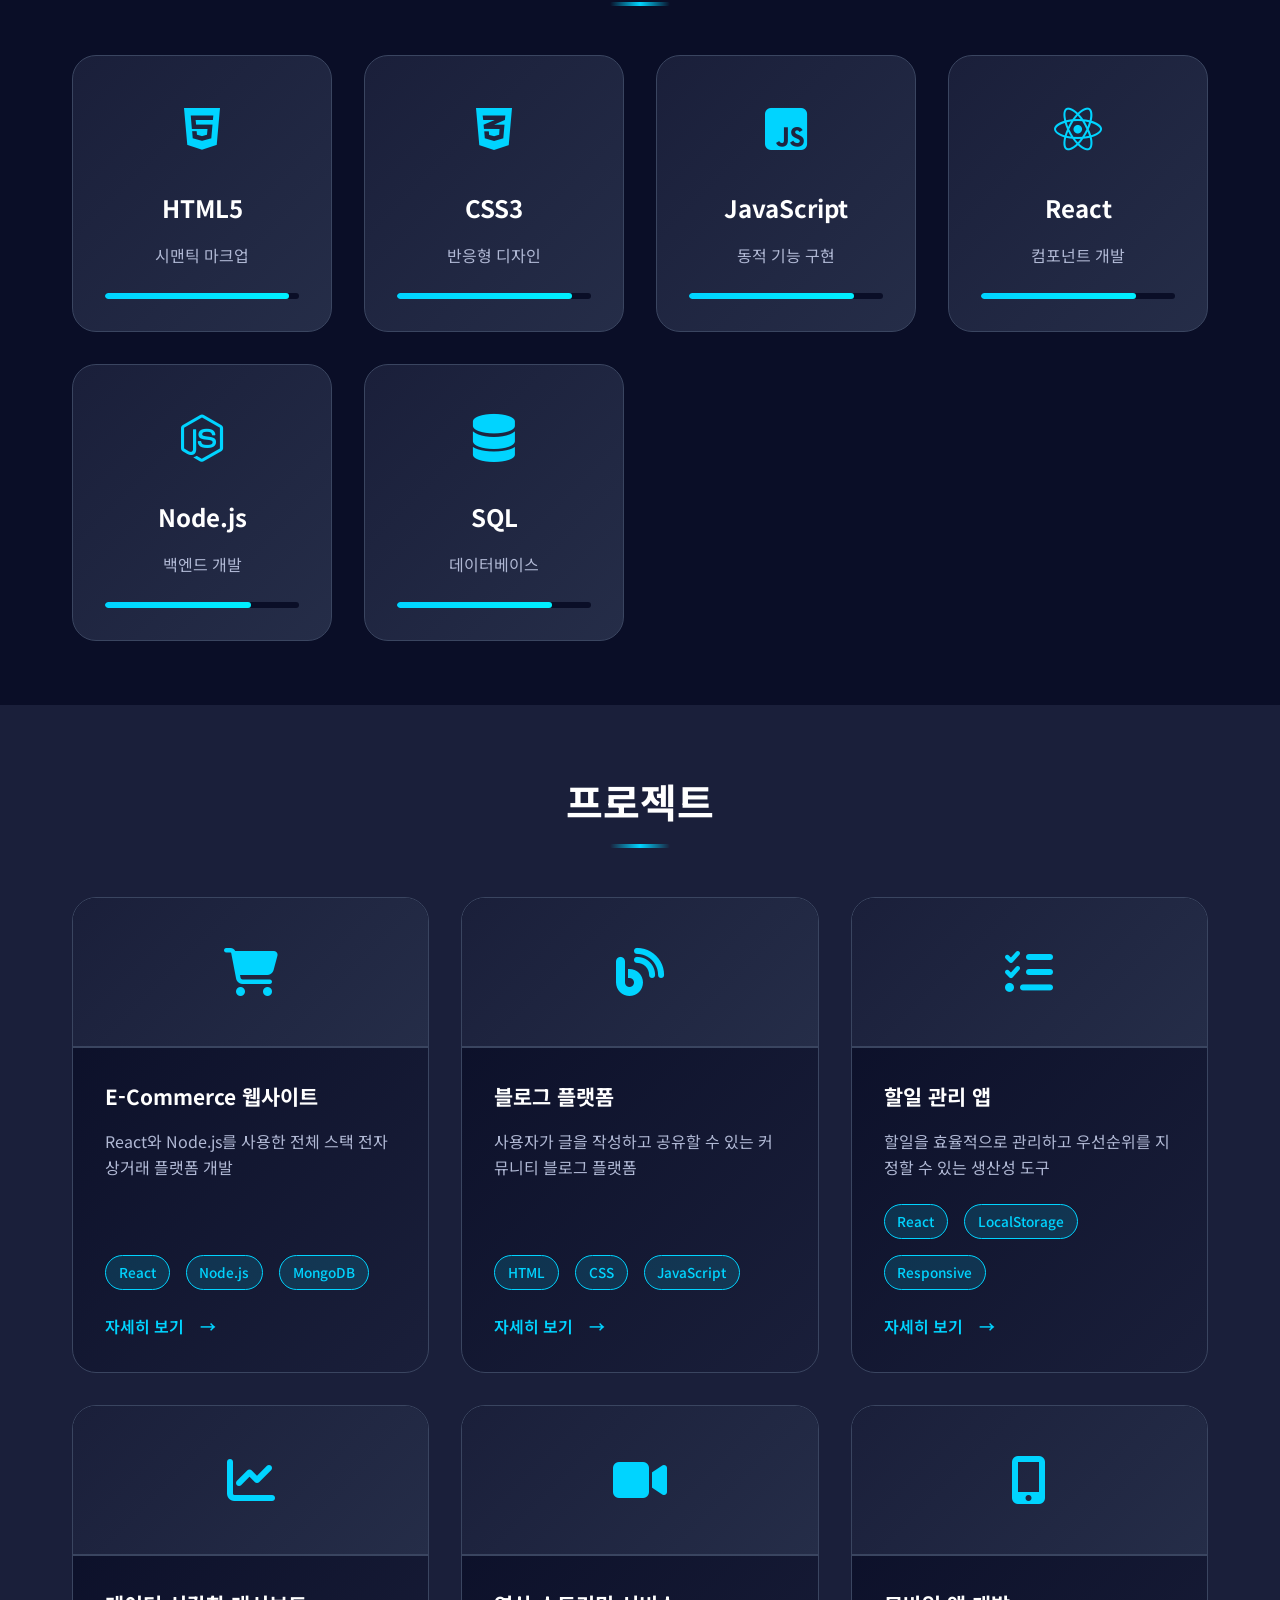
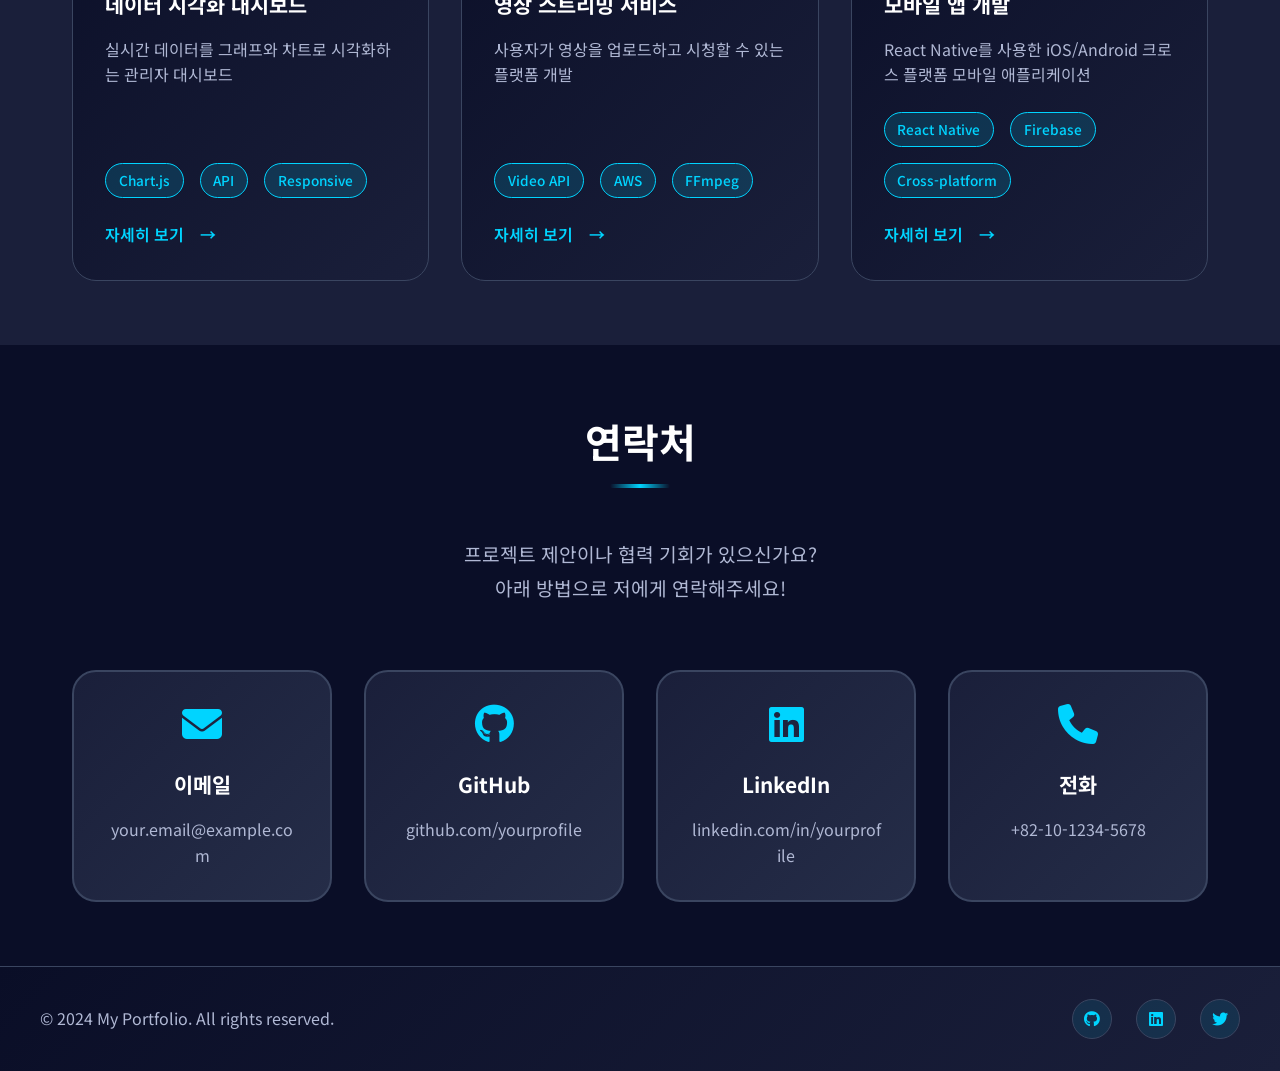
==== commit d6503d6c: "양식에 맞게 내용 수정 중" ====
--- a/index.html
+++ b/index.html
@@ -49,13 +49,13 @@
             <div class="hero-content">
                 <div class="hero-text">
                     <h1 class="hero-title">안녕하세요!</h1>
-                    <p class="hero-subtitle">저는 웹 개발자입니다</p>
+                    <p class="hero-subtitle">웹 개발을 하고 있는 박형진입니다</p>
                     <p class="hero-description">
-                        현대적인 웹 기술을 활용하여 사용자 중심의 서비스를 만드는 것을 좋아합니다.
+                        기초부터 새로운 웹 기술까지 모두 활용하여 사용자 중심의 서비스를 만드는 것을 좋아합니다.
                     </p>
                     <div class="hero-buttons">
                         <a href="#projects" class="btn btn-primary">프로젝트 보기</a>
-                        <a href="#contact" class="btn btn-secondary">연락하기</a>
+                        <a href="#contact" class="btn btn-secondary">연락처</a>
                     </div>
                 </div>
                 <div class="hero-visual">
@@ -78,9 +78,9 @@
                             사용자 경험을 최우선으로 생각합니다.
                         </p>
                         <p>
-                            HTML5, CSS3, JavaScript 등 웹 기초부터 
+                            HTML, CSS, JavaScript 등 웹 기초부터 
                             현대적인 프레임워크까지 다양한 기술을 활용하여 
-                            프로젝트를 진행해왔습니다.
+                            프로젝트를 진행하기 위해 열심히 공부하고 있습니다.
                         </p>
                         <p>
                             항상 배움의 자세로 성장하고 있으며, 
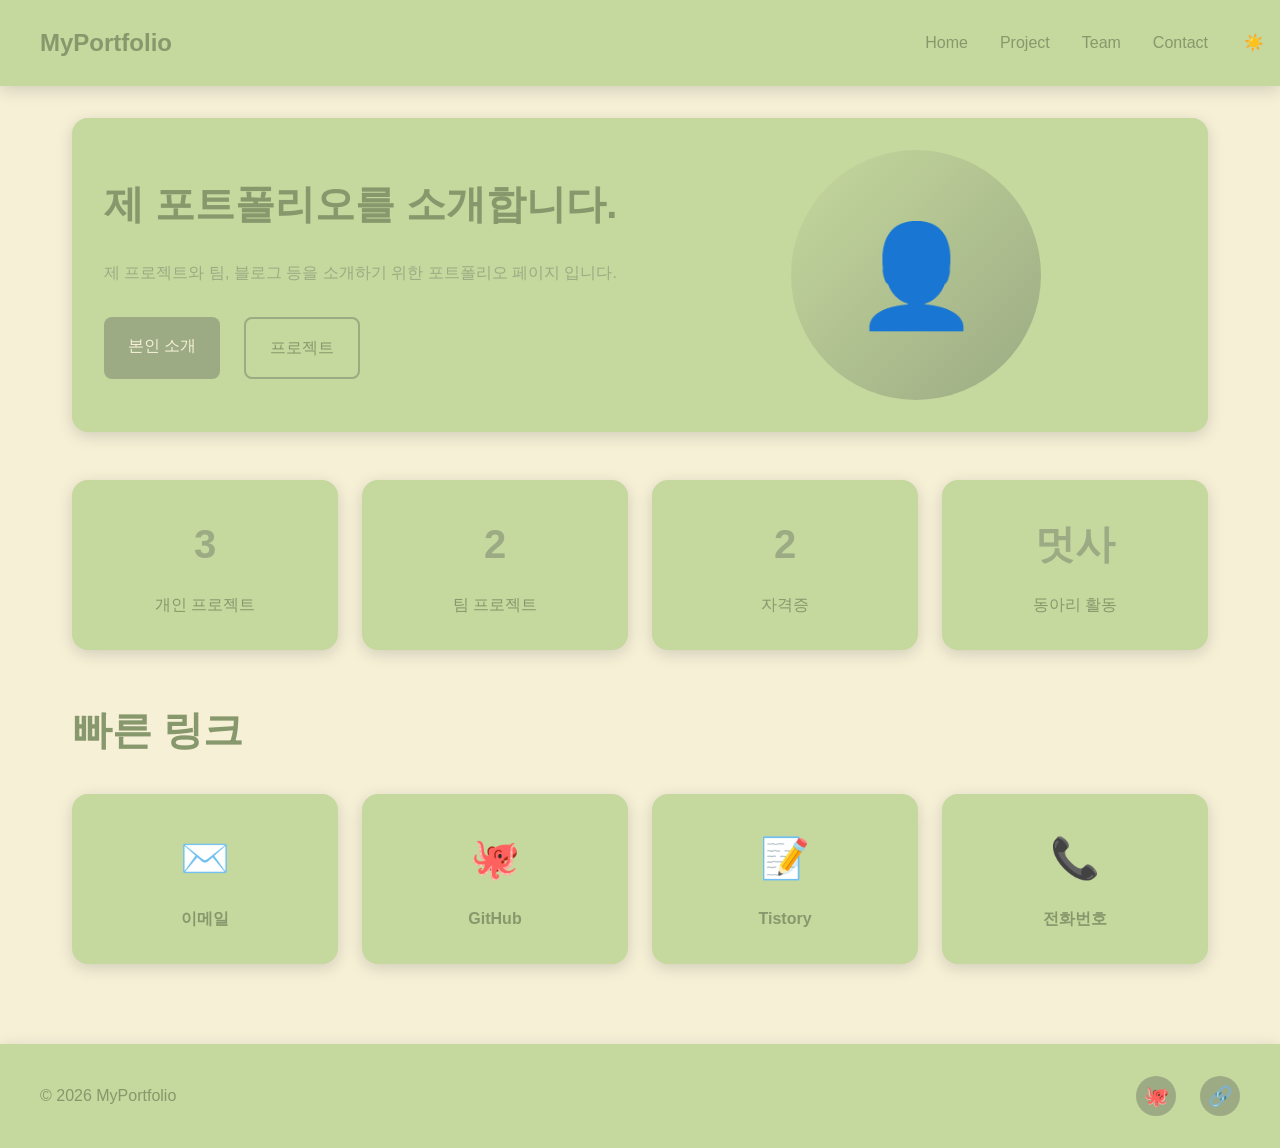
==== commit 6d94700c: "!! 이전에 만들던 디자인 확 갈아엎고 좀 더 학교에서 배운 내용 위주로 새로 디자인해서 만들기 위해 old디렉토리로 다 옮김" ====
--- a/index.html
+++ b/index.html
@@ -1,367 +1,97 @@
 <!DOCTYPE html>
 <html lang="ko">
 <head>
-    <meta charset="UTF-8">
-    <meta name="viewport" content="width=device-width, initial-scale=1.0">
-    <title>포트폴리오 - 개인 자기소개</title>
-    
-    <!-- Google Fonts -->
-    <link href="https://fonts.googleapis.com/css2?family=Noto+Sans+KR:wght@400;500;700&family=Poppins:wght@400;600;700&display=swap" rel="stylesheet">
-    
-    <!-- Font Awesome -->
-    <link rel="stylesheet" href="https://cdnjs.cloudflare.com/ajax/libs/font-awesome/6.4.0/css/all.min.css">
-    
-    <link rel="stylesheet" href="style.css">
+  <meta charset="UTF-8">
+  <meta name="viewport" content="width=device-width, initial-scale=1.0">
+  <title>My Portfolio - Home</title>
+  <link rel="stylesheet" href="style.css">
 </head>
 <body>
-    <!-- 다크모드 토글 버튼 -->
-    <button class="theme-toggle" id="themeToggle" aria-label="테마 전환">
-        <i class="fas fa-moon"></i>
-    </button>
+  <!-- Dark Mode Toggle (Checkbox Hack) -->
+  <input type="checkbox" id="darkModeToggle">
 
-    <!-- Header & Navigation -->
-    <header class="header">
-        <nav class="navbar">
-            <div class="nav-container">
-                <a href="#home" class="logo">
-                    <i class="fas fa-code"></i> Portfolio
-                </a>
-                <ul class="nav-menu">
-                    <li><a href="#home" class="nav-link">홈</a></li>
-                    <li><a href="#about" class="nav-link">소개</a></li>
-                    <li><a href="#skills" class="nav-link">기술</a></li>
-                    <li><a href="#projects" class="nav-link">프로젝트</a></li>
-                    <li><a href="#contact" class="nav-link">연락처</a></li>
-                </ul>
-                <div class="hamburger" id="hamburger">
-                    <span></span>
-                    <span></span>
-                    <span></span>
-                </div>
-            </div>
-        </nav>
-    </header>
+  <!-- Navigation Bar -->
+  <nav class="navbar">
+    <div class="navbar-container">
+      <a href="index.html" class="navbar-logo">MyPortfolio</a>
+      <ul class="navbar-menu">
+        <li><a href="index.html">Home</a></li>
+        <li><a href="project.html">Project</a></li>
+        <li><a href="team.html">Team</a></li>
+        <li><a href="contact.html">Contact</a></li>
+        <li>
+          <label for="darkModeToggle" class="mode-toggle"></label>
+        </li>
+      </ul>
+    </div>
+  </nav>
 
-    <!-- Main Content -->
-    <main>
-        <!-- Hero Section -->
-        <section id="home" class="hero">
-            <div class="hero-content">
-                <div class="hero-text">
-                    <h1 class="hero-title">안녕하세요!</h1>
-                    <p class="hero-subtitle">웹 개발을 하고 있는 박형진입니다</p>
-                    <p class="hero-description">
-                        기초부터 새로운 웹 기술까지 모두 활용하여 사용자 중심의 서비스를 만드는 것을 좋아합니다.
-                    </p>
-                    <div class="hero-buttons">
-                        <a href="#projects" class="btn btn-primary">프로젝트 보기</a>
-                        <a href="#contact" class="btn btn-secondary">연락처</a>
-                    </div>
-                </div>
-                <div class="hero-visual">
-                    <div class="hero-avatar">
-                        <i class="fas fa-user-circle"></i>
-                    </div>
-                </div>
-            </div>
-        </section>
+  <!-- Main Content -->
+  <main class="container">
+    <!-- Hero Card -->
+    <div class="card hero-card">
+      <div class="hero-content">
+        <h1>제 포트폴리오를 소개합니다.</h1>
+        <p>제 프로젝트와 팀, 블로그 등을 소개하기 위한 포트폴리오 페이지 입니다.</p>
+        <div class="hero-buttons">
+          <a href="#" class="btn btn-primary">본인 소개</a>
+          <a href="project.html" class="btn btn-secondary">프로젝트</a>
+        </div>
+      </div>
+      <div class="hero-avatar">👤</div>
+    </div>
 
-        <!-- About Section -->
-        <section id="about" class="about">
-            <div class="container">
-                <h2 class="section-title">소개</h2>
-                <div class="about-content">
-                    <div class="about-text">
-                        <p>
-                            웹 개발에 열정을 가지고 있는 개발자입니다. 
-                            새로운 기술을 배우고 적용하는 것을 즐기며, 
-                            사용자 경험을 최우선으로 생각합니다.
-                        </p>
-                        <p>
-                            HTML, CSS, JavaScript 등 웹 기초부터 
-                            현대적인 프레임워크까지 다양한 기술을 활용하여 
-                            프로젝트를 진행하기 위해 열심히 공부하고 있습니다.
-                        </p>
-                        <p>
-                            항상 배움의 자세로 성장하고 있으며, 
-                            함께 문제를 해결하는 것을 좋아합니다.
-                        </p>
-                    </div>
-                    <div class="about-stats">
-                        <div class="stat-card">
-                            <div class="stat-number">5+</div>
-                            <div class="stat-label">프로젝트</div>
-                        </div>
-                        <div class="stat-card">
-                            <div class="stat-number">3+</div>
-                            <div class="stat-label">연간 경험</div>
-                        </div>
-                        <div class="stat-card">
-                            <div class="stat-number">100%</div>
-                            <div class="stat-label">열정</div>
-                        </div>
-                    </div>
-                </div>
-            </div>
-        </section>
+    <!-- Statistics Section -->
+    <div class="stats-grid">
+      <div class="stat-card">
+        <div class="stat-number">3</div>
+        <div class="stat-label">개인 프로젝트</div>
+      </div>
+      <div class="stat-card">
+        <div class="stat-number">2</div>
+        <div class="stat-label">팀 프로젝트</div>
+      </div>
+      <div class="stat-card">
+        <div class="stat-number">2</div>
+        <div class="stat-label">자격증</div>
+      </div>
+      <div class="stat-card">
+        <div class="stat-number">멋사</div>
+        <div class="stat-label">동아리 활동</div>
+      </div>
+    </div>
 
-        <!-- Skills Section -->
-        <section id="skills" class="skills">
-            <div class="container">
-                <h2 class="section-title">기술 스택</h2>
-                <div class="skills-grid">
-                    <!-- Frontend -->
-                    <div class="skill-card">
-                        <div class="skill-icon">
-                            <i class="fab fa-html5"></i>
-                        </div>
-                        <h3>HTML5</h3>
-                        <p>시맨틱 마크업</p>
-                        <div class="skill-bar">
-                            <div class="skill-progress" style="--progress: 95%"></div>
-                        </div>
-                    </div>
+    <!-- Quick Links Section -->
+    <h2 class="section-title">빠른 링크</h2>
+    <div class="quick-links">
+      <a href="mailto:your-email@example.com" class="quick-link-card">
+        <div class="quick-link-icon">✉️</div>
+        <div class="quick-link-label">이메일</div>
+      </a>
+      <a href="https://github.com" target="_blank" class="quick-link-card">
+        <div class="quick-link-icon">🐙</div>
+        <div class="quick-link-label">GitHub</div>
+      </a>
+      <a href="https://tistory.com" target="_blank" class="quick-link-card">
+        <div class="quick-link-icon">📝</div>
+        <div class="quick-link-label">Tistory</div>
+      </a>
+      <a href="tel:+82123456789" class="quick-link-card">
+        <div class="quick-link-icon">📞</div>
+        <div class="quick-link-label">전화번호</div>
+      </a>
+    </div>
+  </main>
 
-                    <div class="skill-card">
-                        <div class="skill-icon">
-                            <i class="fab fa-css3-alt"></i>
-                        </div>
-                        <h3>CSS3</h3>
-                        <p>반응형 디자인</p>
-                        <div class="skill-bar">
-                            <div class="skill-progress" style="--progress: 90%"></div>
-                        </div>
-                    </div>
-
-                    <div class="skill-card">
-                        <div class="skill-icon">
-                            <i class="fab fa-js-square"></i>
-                        </div>
-                        <h3>JavaScript</h3>
-                        <p>동적 기능 구현</p>
-                        <div class="skill-bar">
-                            <div class="skill-progress" style="--progress: 85%"></div>
-                        </div>
-                    </div>
-
-                    <div class="skill-card">
-                        <div class="skill-icon">
-                            <i class="fab fa-react"></i>
-                        </div>
-                        <h3>React</h3>
-                        <p>컴포넌트 개발</p>
-                        <div class="skill-bar">
-                            <div class="skill-progress" style="--progress: 80%"></div>
-                        </div>
-                    </div>
-
-                    <div class="skill-card">
-                        <div class="skill-icon">
-                            <i class="fab fa-node-js"></i>
-                        </div>
-                        <h3>Node.js</h3>
-                        <p>백엔드 개발</p>
-                        <div class="skill-bar">
-                            <div class="skill-progress" style="--progress: 75%"></div>
-                        </div>
-                    </div>
-
-                    <div class="skill-card">
-                        <div class="skill-icon">
-                            <i class="fas fa-database"></i>
-                        </div>
-                        <h3>SQL</h3>
-                        <p>데이터베이스</p>
-                        <div class="skill-bar">
-                            <div class="skill-progress" style="--progress: 80%"></div>
-                        </div>
-                    </div>
-                </div>
-            </div>
-        </section>
-
-        <!-- Projects Section -->
-        <section id="projects" class="projects">
-            <div class="container">
-                <h2 class="section-title">프로젝트</h2>
-                <div class="projects-grid">
-                    <!-- Project 1 -->
-                    <div class="project-card">
-                        <div class="project-image">
-                            <i class="fas fa-shopping-cart"></i>
-                        </div>
-                        <div class="project-content">
-                            <h3>E-Commerce 웹사이트</h3>
-                            <p>
-                                React와 Node.js를 사용한 전체 스택 
-                                전자상거래 플랫폼 개발
-                            </p>
-                            <div class="project-tags">
-                                <span class="tag">React</span>
-                                <span class="tag">Node.js</span>
-                                <span class="tag">MongoDB</span>
-                            </div>
-                            <a href="#" class="project-link">자세히 보기</a>
-                        </div>
-                    </div>
-
-                    <!-- Project 2 -->
-                    <div class="project-card">
-                        <div class="project-image">
-                            <i class="fas fa-blog"></i>
-                        </div>
-                        <div class="project-content">
-                            <h3>블로그 플랫폼</h3>
-                            <p>
-                                사용자가 글을 작성하고 공유할 수 있는 
-                                커뮤니티 블로그 플랫폼
-                            </p>
-                            <div class="project-tags">
-                                <span class="tag">HTML</span>
-                                <span class="tag">CSS</span>
-                                <span class="tag">JavaScript</span>
-                            </div>
-                            <a href="#" class="project-link">자세히 보기</a>
-                        </div>
-                    </div>
-
-                    <!-- Project 3 -->
-                    <div class="project-card">
-                        <div class="project-image">
-                            <i class="fas fa-tasks"></i>
-                        </div>
-                        <div class="project-content">
-                            <h3>할일 관리 앱</h3>
-                            <p>
-                                할일을 효율적으로 관리하고 우선순위를 
-                                지정할 수 있는 생산성 도구
-                            </p>
-                            <div class="project-tags">
-                                <span class="tag">React</span>
-                                <span class="tag">LocalStorage</span>
-                                <span class="tag">Responsive</span>
-                            </div>
-                            <a href="#" class="project-link">자세히 보기</a>
-                        </div>
-                    </div>
-
-                    <!-- Project 4 -->
-                    <div class="project-card">
-                        <div class="project-image">
-                            <i class="fas fa-chart-line"></i>
-                        </div>
-                        <div class="project-content">
-                            <h3>데이터 시각화 대시보드</h3>
-                            <p>
-                                실시간 데이터를 그래프와 차트로 시각화하는 
-                                관리자 대시보드
-                            </p>
-                            <div class="project-tags">
-                                <span class="tag">Chart.js</span>
-                                <span class="tag">API</span>
-                                <span class="tag">Responsive</span>
-                            </div>
-                            <a href="#" class="project-link">자세히 보기</a>
-                        </div>
-                    </div>
-
-                    <!-- Project 5 -->
-                    <div class="project-card">
-                        <div class="project-image">
-                            <i class="fas fa-video"></i>
-                        </div>
-                        <div class="project-content">
-                            <h3>영상 스트리밍 서비스</h3>
-                            <p>
-                                사용자가 영상을 업로드하고 시청할 수 있는 
-                                플랫폼 개발
-                            </p>
-                            <div class="project-tags">
-                                <span class="tag">Video API</span>
-                                <span class="tag">AWS</span>
-                                <span class="tag">FFmpeg</span>
-                            </div>
-                            <a href="#" class="project-link">자세히 보기</a>
-                        </div>
-                    </div>
-
-                    <!-- Project 6 -->
-                    <div class="project-card">
-                        <div class="project-image">
-                            <i class="fas fa-mobile-alt"></i>
-                        </div>
-                        <div class="project-content">
-                            <h3>모바일 앱 개발</h3>
-                            <p>
-                                React Native를 사용한 iOS/Android 
-                                크로스 플랫폼 모바일 애플리케이션
-                            </p>
-                            <div class="project-tags">
-                                <span class="tag">React Native</span>
-                                <span class="tag">Firebase</span>
-                                <span class="tag">Cross-platform</span>
-                            </div>
-                            <a href="#" class="project-link">자세히 보기</a>
-                        </div>
-                    </div>
-                </div>
-            </div>
-        </section>
-
-        <!-- Contact Section -->
-        <section id="contact" class="contact">
-            <div class="container">
-                <h2 class="section-title">연락처</h2>
-                <div class="contact-content">
-                    <p class="contact-intro">
-                        프로젝트 제안이나 협력 기회가 있으신가요?<br>
-                        아래 방법으로 저에게 연락해주세요!
-                    </p>
-                    <div class="contact-methods">
-                        <a href="mailto:your.email@example.com" class="contact-card">
-                            <i class="fas fa-envelope"></i>
-                            <h3>이메일</h3>
-                            <p>your.email@example.com</p>
-                        </a>
-                        <a href="https://github.com" target="_blank" rel="noopener noreferrer" class="contact-card">
-                            <i class="fab fa-github"></i>
-                            <h3>GitHub</h3>
-                            <p>github.com/yourprofile</p>
-                        </a>
-                        <a href="https://linkedin.com" target="_blank" rel="noopener noreferrer" class="contact-card">
-                            <i class="fab fa-linkedin"></i>
-                            <h3>LinkedIn</h3>
-                            <p>linkedin.com/in/yourprofile</p>
-                        </a>
-                        <a href="tel:+82-10-1234-5678" class="contact-card">
-                            <i class="fas fa-phone"></i>
-                            <h3>전화</h3>
-                            <p>+82-10-1234-5678</p>
-                        </a>
-                    </div>
-                </div>
-            </div>
-        </section>
-    </main>
-
-    <!-- Footer -->
-    <footer class="footer">
-        <div class="footer-content">
-            <p>&copy; 2024 My Portfolio. All rights reserved.</p>
-            <div class="social-links">
-                <a href="https://github.com" target="_blank" rel="noopener noreferrer" aria-label="GitHub">
-                    <i class="fab fa-github"></i>
-                </a>
-                <a href="https://linkedin.com" target="_blank" rel="noopener noreferrer" aria-label="LinkedIn">
-                    <i class="fab fa-linkedin"></i>
-                </a>
-                <a href="https://twitter.com" target="_blank" rel="noopener noreferrer" aria-label="Twitter">
-                    <i class="fab fa-twitter"></i>
-                </a>
-            </div>
-        </div>
-    </footer>
-
-    <script src="script.js"></script>
+  <!-- Footer -->
+  <footer>
+    <div class="footer-container">
+      <div class="footer-left">© 2026 MyPortfolio</div>
+      <div class="footer-right">
+        <a href="https://github.com" target="_blank" class="icon-button">🐙</a>
+        <a href="https://linkedin.com" target="_blank" class="icon-button">🔗</a>
+      </div>
+    </div>
+  </footer>
 </body>
 </html>
--- a/style.css
+++ b/style.css
@@ -1,950 +1,793 @@
+/* =============================================
+   DESIGN TOKENS & CSS VARIABLES
+   ============================================= */
+
 :root {
-    /* Colors - Dark Mode */
-    --bg-primary: #0a0e27;
-    --bg-secondary: #1a1f3a;
-    --bg-tertiary: #252d48;
-    --text-primary: #ffffff;
-    --text-secondary: #b0b8d4;
-    --accent: #00d4ff;
-    --accent-hover: #00f0ff;
-    --border-color: #3a4560;
-    
-    /* Light Mode Colors */
-    --light-bg-primary: #ffffff;
-    --light-bg-secondary: #f5f7fa;
-    --light-bg-tertiary: #e8edf5;
-    --light-text-primary: #0a0e27;
-    --light-text-secondary: #5a6376;
-    --light-border-color: #d4dce8;
-    
-    /* Spacing */
-    --spacing-xs: 0.5rem;
-    --spacing-sm: 1rem;
-    --spacing-md: 1.5rem;
-    --spacing-lg: 2rem;
-    --spacing-xl: 3rem;
-    --spacing-xxl: 4rem;
-    
-    /* Transitions */
-    --transition: all 0.3s ease;
-    --transition-smooth: all 0.5s cubic-bezier(0.25, 0.46, 0.45, 0.94);
-    
-    /* Border Radius */
-    --radius-sm: 0.5rem;
-    --radius-md: 1rem;
-    --radius-lg: 1.5rem;
-}
-
-body.light-mode {
-    --bg-primary: #ffffff;
-    --bg-secondary: #f5f7fa;
-    --bg-tertiary: #e8edf5;
-    --text-primary: #0a0e27;
-    --text-secondary: #5a6376;
-    --border-color: #d4dce8;
-}
+  /* Light Mode Colors */
+  --light-bg-primary: #f6f0d7;
+  --light-bg-secondary: #c5d89d;
+  --light-text-primary: #88986d;
+  --light-text-secondary: #9cab84;
+  
+  /* Dark Mode Colors */
+  --dark-bg-primary: #222831;
+  --dark-bg-secondary: #393e46;
+  --dark-text-primary: #dfd0b8;
+  --dark-text-secondary: #948979;
+  
+  /* Mode Active */
+  --bg-primary: var(--light-bg-primary);
+  --bg-secondary: var(--light-bg-secondary);
+  --text-primary: var(--light-text-primary);
+  --text-secondary: var(--light-text-secondary);
+  
+  /* Spacing */
+  --spacing-xs: 0.5rem;
+  --spacing-sm: 1rem;
+  --spacing-md: 1.5rem;
+  --spacing-lg: 2rem;
+  --spacing-xl: 3rem;
+  
+  /* Border Radius */
+  --radius-sm: 8px;
+  --radius-md: 16px;
+  --radius-lg: 24px;
+  --radius-full: 50%;
+  
+  /* Shadow */
+  --shadow-sm: 0 2px 8px rgba(0, 0, 0, 0.1);
+  --shadow-md: 0 4px 16px rgba(0, 0, 0, 0.15);
+  --shadow-lg: 0 8px 32px rgba(0, 0, 0, 0.2);
+  
+  /* Typography */
+  --font-family: 'Segoe UI', Tahoma, Geneva, Verdana, sans-serif;
+  --font-size-xs: 0.875rem;
+  --font-size-sm: 1rem;
+  --font-size-md: 1.25rem;
+  --font-size-lg: 1.5rem;
+  --font-size-xl: 2rem;
+  --font-size-2xl: 2.5rem;
+}
+
+/* Dark mode toggle using checkbox hack */
+#darkModeToggle:checked ~ * {
+  --bg-primary: var(--dark-bg-primary);
+  --bg-secondary: var(--dark-bg-secondary);
+  --text-primary: var(--dark-text-primary);
+  --text-secondary: var(--dark-text-secondary);
+}
+
+/* =============================================
+   RESET & BASE STYLES
+   ============================================= */
 
 * {
-    margin: 0;
-    padding: 0;
-    box-sizing: border-box;
+  margin: 0;
+  padding: 0;
+  box-sizing: border-box;
 }
 
 html {
-    scroll-behavior: smooth;
+  scroll-behavior: smooth;
 }
 
 body {
-    font-family: 'Noto Sans KR', sans-serif;
-    background-color: var(--bg-primary);
-    color: var(--text-primary);
-    line-height: 1.6;
-    transition: var(--transition);
-}
-
-/* ==================== Header & Navigation ==================== */
-.header {
-    position: fixed;
-    top: 0;
-    left: 0;
-    right: 0;
-    background-color: rgba(10, 14, 39, 0.95);
-    backdrop-filter: blur(10px);
-    z-index: 1000;
-    border-bottom: 1px solid rgba(0, 212, 255, 0.1);
-    transition: var(--transition);
-}
-
-body.light-mode .header {
-    background-color: rgba(255, 255, 255, 0.95);
-    border-bottom-color: rgba(0, 212, 255, 0.2);
-}
+  font-family: var(--font-family);
+  background-color: var(--bg-primary);
+  color: var(--text-primary);
+  transition: background-color 0.3s ease, color 0.3s ease;
+  line-height: 1.6;
+}
+
+/* =============================================
+   DARK MODE TOGGLE CHECKBOX (HIDDEN)
+   ============================================= */
+
+#darkModeToggle {
+  display: none;
+}
+
+/* =============================================
+   NAVBAR
+   ============================================= */
 
 .navbar {
-    padding: 1rem 0;
-}
-
-.nav-container {
-    max-width: 1200px;
-    margin: 0 auto;
-    padding: 0 var(--spacing-lg);
-    display: flex;
-    justify-content: space-between;
-    align-items: center;
-}
-
-.logo {
-    font-size: 1.5rem;
-    font-weight: 700;
-    color: var(--accent);
-    text-decoration: none;
-    display: flex;
-    align-items: center;
+  background-color: var(--bg-secondary);
+  padding: var(--spacing-md) var(--spacing-lg);
+  box-shadow: var(--shadow-md);
+  position: sticky;
+  top: 0;
+  z-index: 100;
+  transition: background-color 0.3s ease;
+}
+
+.navbar-container {
+  max-width: 1200px;
+  margin: 0 auto;
+  display: flex;
+  justify-content: space-between;
+  align-items: center;
+}
+
+.navbar-logo {
+  font-size: var(--font-size-lg);
+  font-weight: bold;
+  color: var(--text-primary);
+  text-decoration: none;
+}
+
+.navbar-menu {
+  display: flex;
+  list-style: none;
+  gap: var(--spacing-lg);
+  align-items: center;
+}
+
+.navbar-menu a {
+  color: var(--text-primary);
+  text-decoration: none;
+  font-size: var(--font-size-sm);
+  transition: color 0.3s ease;
+}
+
+.navbar-menu a:hover {
+  color: var(--text-secondary);
+}
+
+.mode-toggle {
+  width: 50px;
+  height: 28px;
+  background-color: var(--text-secondary);
+  border: none;
+  border-radius: 14px;
+  cursor: pointer;
+  position: relative;
+  transition: background-color 0.3s ease;
+}
+
+.mode-toggle::after {
+  content: '☀️';
+  position: absolute;
+  left: 4px;
+  top: 50%;
+  transform: translateY(-50%);
+  font-size: 16px;
+  transition: all 0.3s ease;
+}
+
+#darkModeToggle:checked ~ .navbar .mode-toggle {
+  background-color: var(--text-secondary);
+}
+
+#darkModeToggle:checked ~ .navbar .mode-toggle::after {
+  content: '🌙';
+  left: 22px;
+}
+
+/* =============================================
+   MAIN CONTAINER
+   ============================================= */
+
+.container {
+  max-width: 1200px;
+  margin: 0 auto;
+  padding: var(--spacing-lg);
+}
+
+/* =============================================
+   CARD STYLES
+   ============================================= */
+
+.card {
+  background-color: var(--bg-secondary);
+  border-radius: var(--radius-md);
+  padding: var(--spacing-lg);
+  box-shadow: var(--shadow-md);
+  transition: transform 0.3s ease, box-shadow 0.3s ease;
+}
+
+.card:hover {
+  transform: translateY(-4px);
+  box-shadow: var(--shadow-lg);
+}
+
+/* =============================================
+   BUTTON STYLES
+   ============================================= */
+
+.btn {
+  padding: var(--spacing-sm) var(--spacing-md);
+  border: none;
+  border-radius: var(--radius-sm);
+  font-size: var(--font-size-sm);
+  cursor: pointer;
+  transition: all 0.3s ease;
+  text-decoration: none;
+  display: inline-block;
+  font-family: var(--font-family);
+}
+
+.btn-primary {
+  background-color: var(--text-secondary);
+  color: var(--bg-primary);
+}
+
+.btn-primary:hover {
+  opacity: 0.9;
+  transform: translateY(-2px);
+  box-shadow: var(--shadow-md);
+}
+
+.btn-secondary {
+  background-color: transparent;
+  color: var(--text-primary);
+  border: 2px solid var(--text-secondary);
+}
+
+.btn-secondary:hover {
+  background-color: var(--text-secondary);
+  color: var(--bg-primary);
+}
+
+/* =============================================
+   BADGE STYLES
+   ============================================= */
+
+.badge {
+  display: inline-block;
+  background-color: var(--text-secondary);
+  color: var(--bg-primary);
+  padding: var(--spacing-xs) var(--spacing-sm);
+  border-radius: var(--radius-sm);
+  font-size: var(--font-size-xs);
+  margin-right: var(--spacing-sm);
+  margin-bottom: var(--spacing-sm);
+}
+
+/* =============================================
+   TAG STYLES
+   ============================================= */
+
+.tag {
+  display: inline-block;
+  background-color: var(--bg-primary);
+  color: var(--text-primary);
+  padding: var(--spacing-xs) var(--spacing-sm);
+  border-radius: var(--radius-sm);
+  font-size: var(--font-size-xs);
+  margin-right: var(--spacing-xs);
+  margin-bottom: var(--spacing-xs);
+  border: 1px solid var(--text-secondary);
+}
+
+/* =============================================
+   SECTION STYLES
+   ============================================= */
+
+.section-title {
+  font-size: var(--font-size-2xl);
+  font-weight: bold;
+  margin-bottom: var(--spacing-lg);
+  color: var(--text-primary);
+}
+
+.section-subtitle {
+  font-size: var(--font-size-md);
+  color: var(--text-secondary);
+  margin-bottom: var(--spacing-md);
+}
+
+/* =============================================
+   FOOTER
+   ============================================= */
+
+footer {
+  background-color: var(--bg-secondary);
+  padding: var(--spacing-lg);
+  margin-top: var(--spacing-xl);
+  box-shadow: var(--shadow-md);
+  transition: background-color 0.3s ease;
+}
+
+.footer-container {
+  max-width: 1200px;
+  margin: 0 auto;
+  display: flex;
+  justify-content: space-between;
+  align-items: center;
+}
+
+.footer-left {
+  color: var(--text-primary);
+  font-size: var(--font-size-sm);
+}
+
+.footer-right {
+  display: flex;
+  gap: var(--spacing-md);
+}
+
+.icon-button {
+  width: 40px;
+  height: 40px;
+  border-radius: var(--radius-full);
+  background-color: var(--text-secondary);
+  color: var(--bg-primary);
+  border: none;
+  cursor: pointer;
+  display: flex;
+  align-items: center;
+  justify-content: center;
+  font-size: 20px;
+  transition: all 0.3s ease;
+  text-decoration: none;
+}
+
+.icon-button:hover {
+  transform: scale(1.1);
+  box-shadow: var(--shadow-md);
+}
+
+/* =============================================
+   HOME PAGE STYLES
+   ============================================= */
+
+.hero-card {
+  display: grid;
+  grid-template-columns: 1fr 1fr;
+  align-items: center;
+  gap: var(--spacing-lg);
+  margin-bottom: var(--spacing-xl);
+}
+
+.hero-content h1 {
+  font-size: var(--font-size-2xl);
+  margin-bottom: var(--spacing-md);
+}
+
+.hero-content p {
+  font-size: var(--font-size-sm);
+  margin-bottom: var(--spacing-lg);
+  color: var(--text-secondary);
+}
+
+.hero-buttons {
+  display: flex;
+  gap: var(--spacing-md);
+}
+
+.hero-avatar {
+  width: 250px;
+  height: 250px;
+  border-radius: var(--radius-full);
+  background: linear-gradient(135deg, var(--bg-secondary), var(--text-secondary));
+  display: flex;
+  align-items: center;
+  justify-content: center;
+  font-size: 100px;
+  margin: 0 auto;
+}
+
+.stats-grid {
+  display: grid;
+  grid-template-columns: repeat(auto-fit, minmax(200px, 1fr));
+  gap: var(--spacing-md);
+  margin-bottom: var(--spacing-xl);
+}
+
+.stat-card {
+  background-color: var(--bg-secondary);
+  padding: var(--spacing-lg);
+  border-radius: var(--radius-md);
+  text-align: center;
+  box-shadow: var(--shadow-md);
+  transition: transform 0.3s ease;
+}
+
+.stat-card:hover {
+  transform: translateY(-4px);
+}
+
+.stat-number {
+  font-size: var(--font-size-2xl);
+  font-weight: bold;
+  color: var(--text-secondary);
+  margin-bottom: var(--spacing-sm);
+}
+
+.stat-label {
+  color: var(--text-primary);
+  font-size: var(--font-size-sm);
+}
+
+.quick-links {
+  display: grid;
+  grid-template-columns: repeat(auto-fit, minmax(150px, 1fr));
+  gap: var(--spacing-md);
+}
+
+.quick-link-card {
+  background-color: var(--bg-secondary);
+  padding: var(--spacing-lg);
+  border-radius: var(--radius-md);
+  text-align: center;
+  box-shadow: var(--shadow-md);
+  transition: all 0.3s ease;
+  text-decoration: none;
+  color: var(--text-primary);
+}
+
+.quick-link-card:hover {
+  transform: translateY(-4px);
+  box-shadow: var(--shadow-lg);
+}
+
+.quick-link-icon {
+  font-size: 40px;
+  margin-bottom: var(--spacing-sm);
+}
+
+.quick-link-label {
+  font-size: var(--font-size-sm);
+  font-weight: 600;
+}
+
+/* =============================================
+   PROJECT PAGE STYLES
+   ============================================= */
+
+.project-grid {
+  display: grid;
+  grid-template-columns: repeat(auto-fill, minmax(300px, 1fr));
+  gap: var(--spacing-lg);
+}
+
+.project-card {
+  background-color: var(--bg-secondary);
+  border-radius: var(--radius-md);
+  overflow: hidden;
+  box-shadow: var(--shadow-md);
+  transition: all 0.3s ease;
+  display: flex;
+  flex-direction: column;
+}
+
+.project-card:hover {
+  transform: translateY(-8px);
+  box-shadow: var(--shadow-lg);
+}
+
+.project-image {
+  width: 100%;
+  height: 200px;
+  background: linear-gradient(135deg, var(--bg-secondary), var(--text-secondary));
+  display: flex;
+  align-items: center;
+  justify-content: center;
+  font-size: 60px;
+}
+
+.project-content {
+  padding: var(--spacing-lg);
+  flex-grow: 1;
+  display: flex;
+  flex-direction: column;
+}
+
+.project-badges {
+  margin-bottom: var(--spacing-md);
+}
+
+.project-title {
+  font-size: var(--font-size-md);
+  font-weight: bold;
+  margin-bottom: var(--spacing-sm);
+  color: var(--text-primary);
+}
+
+.project-description {
+  font-size: var(--font-size-sm);
+  color: var(--text-secondary);
+  margin-bottom: var(--spacing-md);
+  flex-grow: 1;
+}
+
+.project-tags {
+  margin-bottom: var(--spacing-md);
+}
+
+.project-buttons {
+  display: flex;
+  gap: var(--spacing-sm);
+}
+
+.project-buttons .btn {
+  flex: 1;
+  text-align: center;
+}
+
+/* =============================================
+   TEAM PAGE STYLES
+   ============================================= */
+
+.team-project-card {
+  background-color: var(--bg-secondary);
+  padding: var(--spacing-lg);
+  border-radius: var(--radius-md);
+  margin-bottom: var(--spacing-xl);
+  box-shadow: var(--shadow-md);
+}
+
+.team-project-title {
+  font-size: var(--font-size-lg);
+  font-weight: bold;
+  margin-bottom: var(--spacing-md);
+  color: var(--text-primary);
+}
+
+.team-project-description {
+  color: var(--text-secondary);
+  margin-bottom: var(--spacing-md);
+}
+
+.team-project-buttons {
+  display: flex;
+  gap: var(--spacing-md);
+}
+
+.team-members-grid {
+  display: grid;
+  grid-template-columns: repeat(auto-fit, minmax(200px, 1fr));
+  gap: var(--spacing-lg);
+  margin-bottom: var(--spacing-xl);
+}
+
+.team-member-card {
+  background-color: var(--bg-secondary);
+  padding: var(--spacing-lg);
+  border-radius: var(--radius-md);
+  text-align: center;
+  box-shadow: var(--shadow-md);
+  transition: all 0.3s ease;
+}
+
+.team-member-card:hover {
+  transform: translateY(-4px);
+  box-shadow: var(--shadow-lg);
+}
+
+.team-member-avatar {
+  width: 100px;
+  height: 100px;
+  border-radius: var(--radius-full);
+  background: linear-gradient(135deg, var(--bg-secondary), var(--text-secondary));
+  display: flex;
+  align-items: center;
+  justify-content: center;
+  font-size: 40px;
+  margin: 0 auto var(--spacing-md);
+}
+
+.team-member-name {
+  font-size: var(--font-size-md);
+  font-weight: bold;
+  margin-bottom: var(--spacing-sm);
+  color: var(--text-primary);
+}
+
+.team-member-role {
+  font-size: var(--font-size-sm);
+  color: var(--text-secondary);
+  margin-bottom: var(--spacing-md);
+}
+
+.team-member-tasks {
+  font-size: var(--font-size-xs);
+  color: var(--text-secondary);
+}
+
+.team-info-grid {
+  display: grid;
+  grid-template-columns: repeat(auto-fit, minmax(250px, 1fr));
+  gap: var(--spacing-lg);
+}
+
+.team-info-card {
+  background-color: var(--bg-secondary);
+  padding: var(--spacing-lg);
+  border-radius: var(--radius-md);
+  box-shadow: var(--shadow-md);
+}
+
+.team-info-title {
+  font-size: var(--font-size-md);
+  font-weight: bold;
+  margin-bottom: var(--spacing-md);
+  color: var(--text-primary);
+}
+
+.team-info-content {
+  color: var(--text-secondary);
+  font-size: var(--font-size-sm);
+}
+
+/* =============================================
+   CONTACT PAGE STYLES
+   ============================================= */
+
+.contact-container {
+  display: grid;
+  grid-template-columns: 1fr 1fr;
+  gap: var(--spacing-lg);
+}
+
+.contact-info,
+.contact-form {
+  background-color: var(--bg-secondary);
+  padding: var(--spacing-lg);
+  border-radius: var(--radius-md);
+  box-shadow: var(--shadow-md);
+}
+
+.contact-field {
+  margin-bottom: var(--spacing-md);
+}
+
+.contact-field label {
+  display: block;
+  margin-bottom: var(--spacing-sm);
+  color: var(--text-primary);
+  font-weight: 600;
+  font-size: var(--font-size-sm);
+}
+
+.contact-field input,
+.contact-field textarea {
+  width: 100%;
+  padding: var(--spacing-sm);
+  border: 1px solid var(--text-secondary);
+  border-radius: var(--radius-sm);
+  background-color: var(--bg-primary);
+  color: var(--text-primary);
+  font-family: var(--font-family);
+  font-size: var(--font-size-sm);
+  transition: border-color 0.3s ease;
+}
+
+.contact-field input:focus,
+.contact-field textarea:focus {
+  outline: none;
+  border-color: var(--text-secondary);
+  box-shadow: 0 0 0 3px rgba(148, 137, 121, 0.1);
+}
+
+.contact-field textarea {
+  resize: vertical;
+  min-height: 120px;
+}
+
+.contact-info-item {
+  margin-bottom: var(--spacing-lg);
+}
+
+.contact-info-label {
+  font-size: var(--font-size-xs);
+  color: var(--text-secondary);
+  text-transform: uppercase;
+  font-weight: 600;
+  margin-bottom: var(--spacing-sm);
+}
+
+.contact-info-value {
+  font-size: var(--font-size-sm);
+  color: var(--text-primary);
+  text-decoration: none;
+}
+
+.contact-info-value:hover {
+  color: var(--text-secondary);
+}
+
+.contact-socials {
+  display: flex;
+  gap: var(--spacing-md);
+  margin-top: var(--spacing-lg);
+}
+
+/* =============================================
+   RESPONSIVE DESIGN
+   ============================================= */
+
+@media (max-width: 768px) {
+  .navbar-menu {
+    gap: var(--spacing-md);
+  }
+
+  .hero-card {
+    grid-template-columns: 1fr;
+  }
+
+  .hero-avatar {
+    width: 150px;
+    height: 150px;
+    font-size: 60px;
+  }
+
+  .hero-buttons {
+    flex-direction: column;
+  }
+
+  .stats-grid {
+    grid-template-columns: repeat(2, 1fr);
+  }
+
+  .contact-container {
+    grid-template-columns: 1fr;
+  }
+
+  .team-members-grid {
+    grid-template-columns: repeat(2, 1fr);
+  }
+
+  .project-grid {
+    grid-template-columns: repeat(auto-fill, minmax(250px, 1fr));
+  }
+
+  .footer-container {
+    flex-direction: column;
+    gap: var(--spacing-md);
+  }
+}
+
+@media (max-width: 480px) {
+  .container {
+    padding: var(--spacing-md);
+  }
+
+  .navbar-container {
+    flex-direction: column;
+    gap: var(--spacing-md);
+  }
+
+  .navbar-menu {
+    flex-wrap: wrap;
+    justify-content: center;
     gap: var(--spacing-sm);
-    transition: var(--transition);
-}
-
-.logo:hover {
-    color: var(--accent-hover);
-    transform: translateY(-2px);
-}
-
-.nav-menu {
-    display: flex;
-    list-style: none;
-    gap: var(--spacing-lg);
-}
-
-.nav-link {
-    text-decoration: none;
-    color: var(--text-secondary);
-    transition: var(--transition);
-    font-weight: 500;
-    position: relative;
-}
-
-.nav-link:hover {
-    color: var(--accent);
-}
-
-.nav-link::after {
-    content: '';
-    position: absolute;
-    bottom: -5px;
-    left: 0;
-    width: 0;
-    height: 2px;
-    background-color: var(--accent);
-    transition: width 0.3s ease;
-}
-
-.nav-link:hover::after {
-    width: 100%;
-}
-
-.hamburger {
-    display: none;
+  }
+
+  .section-title {
+    font-size: var(--font-size-xl);
+  }
+
+  .stats-grid {
+    grid-template-columns: 1fr;
+  }
+
+  .quick-links {
+    grid-template-columns: repeat(2, 1fr);
+  }
+
+  .project-grid {
+    grid-template-columns: 1fr;
+  }
+
+  .team-members-grid {
+    grid-template-columns: 1fr;
+  }
+
+  .team-info-grid {
+    grid-template-columns: 1fr;
+  }
+
+  .hero-buttons {
     flex-direction: column;
-    cursor: pointer;
-}
-
-.hamburger span {
-    width: 25px;
-    height: 3px;
-    background-color: var(--text-primary);
-    margin: 3px 0;
-    transition: var(--transition);
-    border-radius: 2px;
-}
-
-.hamburger.active span:nth-child(1) {
-    transform: rotate(-45deg) translate(-8px, 8px);
-}
-
-.hamburger.active span:nth-child(2) {
-    opacity: 0;
-}
-
-.hamburger.active span:nth-child(3) {
-    transform: rotate(45deg) translate(-7px, -7px);
-}
-
-/* Theme Toggle Button */
-.theme-toggle {
-    position: fixed;
-    bottom: 2rem;
-    right: 2rem;
-    width: 50px;
-    height: 50px;
-    border-radius: 50%;
-    background-color: var(--accent);
-    border: none;
-    color: var(--bg-primary);
-    font-size: 1.5rem;
-    cursor: pointer;
-    display: flex;
-    align-items: center;
-    justify-content: center;
-    z-index: 999;
-    transition: var(--transition);
-    box-shadow: 0 8px 32px rgba(0, 212, 255, 0.3);
-}
-
-.theme-toggle:hover {
-    background-color: var(--accent-hover);
-    transform: scale(1.1) rotate(20deg);
-    box-shadow: 0 12px 40px rgba(0, 212, 255, 0.5);
-}
-
-/* ==================== Main Layout ==================== */
-main {
-    margin-top: 70px;
-}
-
-.container {
-    max-width: 1200px;
-    margin: 0 auto;
-    padding: 0 var(--spacing-lg);
-}
-
-.section-title {
-    font-size: 2.5rem;
-    font-weight: 700;
-    text-align: center;
-    margin-bottom: var(--spacing-xxl);
-    position: relative;
-    display: inline-block;
-    width: 100%;
-}
-
-.section-title::before {
-    content: '';
-    position: absolute;
-    bottom: -15px;
-    left: 50%;
-    transform: translateX(-50%);
-    width: 60px;
-    height: 4px;
-    background: linear-gradient(90deg, transparent, var(--accent), transparent);
-    border-radius: 2px;
-}
-
-/* ==================== Hero Section ==================== */
-.hero {
-    padding: var(--spacing-xxl) var(--spacing-lg);
-    min-height: calc(100vh - 70px);
-    display: flex;
-    align-items: center;
-    justify-content: center;
-    background: linear-gradient(135deg, var(--bg-primary) 0%, var(--bg-secondary) 100%);
-    position: relative;
-    overflow: hidden;
-}
-
-.hero::before {
-    content: '';
-    position: absolute;
-    width: 300px;
-    height: 300px;
-    background: radial-gradient(circle, rgba(0, 212, 255, 0.1) 0%, transparent 70%);
-    border-radius: 50%;
-    top: -100px;
-    right: -100px;
-    animation: float 6s ease-in-out infinite;
-}
-
-.hero::after {
-    content: '';
-    position: absolute;
-    width: 400px;
-    height: 400px;
-    background: radial-gradient(circle, rgba(0, 212, 255, 0.05) 0%, transparent 70%);
-    border-radius: 50%;
-    bottom: -150px;
-    left: -150px;
-    animation: float 8s ease-in-out infinite reverse;
-}
-
-.hero-content {
-    display: grid;
-    grid-template-columns: 1fr 1fr;
-    gap: var(--spacing-xxl);
-    align-items: center;
-    position: relative;
-    z-index: 1;
-    max-width: 1200px;
-    width: 100%;
-}
-
-.hero-title {
-    font-size: 4rem;
-    font-weight: 700;
-    margin-bottom: var(--spacing-md);
-    background: linear-gradient(135deg, var(--accent), var(--accent-hover));
-    -webkit-background-clip: text;
-    -webkit-text-fill-color: transparent;
-    background-clip: text;
-    animation: slideInUp 0.8s ease-out;
-}
-
-.hero-subtitle {
-    font-size: 2rem;
-    color: var(--text-secondary);
-    margin-bottom: var(--spacing-lg);
-    animation: slideInUp 0.8s ease-out 0.2s backwards;
-}
-
-.hero-description {
-    font-size: 1.1rem;
-    color: var(--text-secondary);
-    margin-bottom: var(--spacing-lg);
-    line-height: 1.8;
-    animation: slideInUp 0.8s ease-out 0.4s backwards;
-}
-
-.hero-buttons {
-    display: flex;
-    gap: var(--spacing-md);
-    margin-top: var(--spacing-lg);
-    animation: slideInUp 0.8s ease-out 0.6s backwards;
-}
-
-.btn {
-    padding: 1rem 2.5rem;
-    border-radius: var(--radius-lg);
-    font-size: 1.1rem;
-    font-weight: 600;
-    text-decoration: none;
-    display: inline-flex;
-    align-items: center;
-    justify-content: center;
-    cursor: pointer;
-    border: none;
-    transition: var(--transition);
-    position: relative;
-    overflow: hidden;
-}
-
-.btn::before {
-    content: '';
-    position: absolute;
-    top: 0;
-    left: -100%;
-    width: 100%;
-    height: 100%;
-    background-color: rgba(255, 255, 255, 0.2);
-    transition: left 0.3s ease;
-}
-
-.btn:hover::before {
-    left: 100%;
-}
-
-.btn-primary {
-    background: linear-gradient(135deg, var(--accent), var(--accent-hover));
-    color: var(--bg-primary);
-    border: 2px solid var(--accent);
-}
-
-.btn-primary:hover {
-    box-shadow: 0 10px 30px rgba(0, 212, 255, 0.4);
-    transform: translateY(-3px);
-}
-
-.btn-secondary {
-    background-color: transparent;
-    color: var(--accent);
-    border: 2px solid var(--accent);
-}
-
-.btn-secondary:hover {
-    background-color: rgba(0, 212, 255, 0.1);
-    box-shadow: 0 10px 30px rgba(0, 212, 255, 0.2);
-    transform: translateY(-3px);
-}
-
-.hero-visual {
-    display: flex;
-    justify-content: center;
-    align-items: center;
-}
-
-.hero-avatar {
-    width: 300px;
-    height: 300px;
-    border-radius: 50%;
-    background: linear-gradient(135deg, var(--accent), var(--accent-hover));
-    display: flex;
-    align-items: center;
-    justify-content: center;
-    font-size: 8rem;
-    color: var(--bg-primary);
-    animation: float 4s ease-in-out infinite;
-    box-shadow: 0 20px 60px rgba(0, 212, 255, 0.3);
-    position: relative;
-}
-
-.hero-avatar::before {
-    content: '';
-    position: absolute;
-    inset: -5px;
-    border-radius: 50%;
-    background: linear-gradient(90deg, var(--accent), var(--accent-hover), var(--accent));
-    opacity: 0;
-    animation: pulse 2s ease-in-out infinite;
-}
-
-/* ==================== About Section ==================== */
-.about {
-    padding: var(--spacing-xxl) var(--spacing-lg);
-    background-color: var(--bg-secondary);
-}
-
-.about-content {
-    display: grid;
-    grid-template-columns: 1fr 1fr;
-    gap: var(--spacing-xxl);
-    align-items: center;
-}
-
-.about-text {
-    font-size: 1.1rem;
-    line-height: 2;
-    color: var(--text-secondary);
-}
-
-.about-text p {
-    margin-bottom: var(--spacing-lg);
-    transition: var(--transition);
-}
-
-.about-text p:hover {
-    color: var(--accent);
-}
-
-.about-stats {
-    display: grid;
-    grid-template-columns: repeat(3, 1fr);
-    gap: var(--spacing-md);
-}
-
-.stat-card {
-    background: linear-gradient(135deg, var(--bg-primary), var(--bg-secondary));
-    padding: var(--spacing-lg);
-    border-radius: var(--radius-lg);
-    border: 1px solid var(--border-color);
-    text-align: center;
-    transition: var(--transition);
-    cursor: pointer;
-}
-
-.stat-card:hover {
-    border-color: var(--accent);
-    transform: translateY(-5px);
-    box-shadow: 0 10px 30px rgba(0, 212, 255, 0.2);
-}
-
-.stat-number {
-    font-size: 2.5rem;
-    font-weight: 700;
-    color: var(--accent);
-    margin-bottom: var(--spacing-sm);
-}
-
-.stat-label {
-    color: var(--text-secondary);
-    font-size: 1rem;
-}
-
-/* ==================== Skills Section ==================== */
-.skills {
-    padding: var(--spacing-xxl) var(--spacing-lg);
-}
-
-.skills-grid {
-    display: grid;
-    grid-template-columns: repeat(auto-fit, minmax(250px, 1fr));
-    gap: var(--spacing-lg);
-}
-
-.skill-card {
-    background: linear-gradient(135deg, var(--bg-secondary), var(--bg-tertiary));
-    padding: var(--spacing-lg);
-    border-radius: var(--radius-lg);
-    border: 1px solid var(--border-color);
-    text-align: center;
-    transition: var(--transition);
-    cursor: pointer;
-    position: relative;
-    overflow: hidden;
-}
-
-.skill-card::before {
-    content: '';
-    position: absolute;
-    top: -100%;
-    left: 0;
-    right: 0;
-    height: 2px;
-    background: linear-gradient(90deg, transparent, var(--accent), transparent);
-    transition: top 0.6s ease;
-}
-
-.skill-card:hover {
-    border-color: var(--accent);
-    transform: translateY(-8px);
-    box-shadow: 0 15px 40px rgba(0, 212, 255, 0.2);
-}
-
-.skill-card:hover::before {
-    top: 0;
-}
-
-.skill-icon {
-    font-size: 3rem;
-    color: var(--accent);
-    margin-bottom: var(--spacing-md);
-    transition: var(--transition);
-}
-
-.skill-card:hover .skill-icon {
-    transform: scale(1.2) rotateY(360deg);
-    animation: spin 0.6s ease-in-out;
-}
-
-.skill-card h3 {
-    font-size: 1.5rem;
-    margin-bottom: var(--spacing-sm);
-}
-
-.skill-card p {
-    color: var(--text-secondary);
-    margin-bottom: var(--spacing-md);
-}
-
-.skill-bar {
-    height: 6px;
-    background-color: var(--bg-primary);
-    border-radius: 3px;
-    overflow: hidden;
-    position: relative;
-}
-
-.skill-progress {
-    height: 100%;
-    background: linear-gradient(90deg, var(--accent), var(--accent-hover));
-    border-radius: 3px;
-    width: var(--progress);
-    animation: fillProgress 1.5s ease-out forwards;
-}
-
-/* ==================== Projects Section ==================== */
-.projects {
-    padding: var(--spacing-xxl) var(--spacing-lg);
-    background-color: var(--bg-secondary);
-}
-
-.projects-grid {
-    display: grid;
-    grid-template-columns: repeat(auto-fit, minmax(300px, 1fr));
-    gap: var(--spacing-lg);
-}
-
-.project-card {
-    background: linear-gradient(135deg, var(--bg-primary), var(--bg-secondary));
-    border: 1px solid var(--border-color);
-    border-radius: var(--radius-lg);
-    overflow: hidden;
-    transition: var(--transition);
-    cursor: pointer;
-    display: flex;
+  }
+
+  .project-buttons {
     flex-direction: column;
-}
-
-.project-card:hover {
-    border-color: var(--accent);
-    box-shadow: 0 20px 50px rgba(0, 212, 255, 0.3);
-    transform: translateY(-10px);
-}
-
-.project-image {
-    height: 150px;
-    background: linear-gradient(135deg, var(--bg-secondary), var(--bg-tertiary));
-    display: flex;
-    align-items: center;
-    justify-content: center;
-    font-size: 3rem;
-    color: var(--accent);
-    border-bottom: 2px solid var(--border-color);
-    transition: var(--transition);
-}
-
-.project-card:hover .project-image {
-    background: linear-gradient(135deg, var(--accent), var(--accent-hover));
-    color: var(--bg-primary);
-    transform: scale(1.1);
-}
-
-.project-content {
-    padding: var(--spacing-lg);
-    flex-grow: 1;
-    display: flex;
+  }
+
+  .team-project-buttons {
     flex-direction: column;
-}
-
-.project-content h3 {
-    font-size: 1.3rem;
-    margin-bottom: var(--spacing-sm);
-    color: var(--text-primary);
-}
-
-.project-content p {
-    color: var(--text-secondary);
-    margin-bottom: var(--spacing-md);
-    line-height: 1.6;
-    flex-grow: 1;
-}
-
-.project-tags {
-    display: flex;
-    flex-wrap: wrap;
-    gap: var(--spacing-sm);
-    margin-bottom: var(--spacing-md);
-}
-
-.tag {
-    display: inline-block;
-    padding: 0.35rem 0.8rem;
-    background-color: rgba(0, 212, 255, 0.15);
-    color: var(--accent);
-    border-radius: 20px;
-    font-size: 0.85rem;
-    font-weight: 500;
-    transition: var(--transition);
-    border: 1px solid var(--accent);
-}
-
-.tag:hover {
-    background-color: rgba(0, 212, 255, 0.3);
-    transform: translateY(-2px);
-}
-
-.project-link {
-    color: var(--accent);
-    text-decoration: none;
-    font-weight: 600;
-    display: inline-flex;
-    align-items: center;
-    gap: var(--spacing-sm);
-    transition: var(--transition);
-    align-self: flex-start;
-}
-
-.project-link:hover {
-    color: var(--accent-hover);
-    transform: translateX(5px);
-}
-
-.project-link::after {
-    content: '→';
-    transition: var(--transition);
-}
-
-.project-link:hover::after {
-    transform: translateX(5px);
-}
-
-/* ==================== Contact Section ==================== */
-.contact {
-    padding: var(--spacing-xxl) var(--spacing-lg);
-}
-
-.contact-intro {
-    text-align: center;
-    font-size: 1.2rem;
-    color: var(--text-secondary);
-    margin-bottom: var(--spacing-xxl);
-    line-height: 1.8;
-}
-
-.contact-methods {
-    display: grid;
-    grid-template-columns: repeat(auto-fit, minmax(250px, 1fr));
-    gap: var(--spacing-lg);
-}
-
-.contact-card {
-    background: linear-gradient(135deg, var(--bg-secondary), var(--bg-tertiary));
-    padding: var(--spacing-lg);
-    border-radius: var(--radius-lg);
-    border: 2px solid var(--border-color);
-    text-align: center;
-    text-decoration: none;
-    color: inherit;
-    transition: var(--transition);
-    cursor: pointer;
-}
-
-.contact-card:hover {
-    border-color: var(--accent);
-    transform: translateY(-8px);
-    box-shadow: 0 15px 40px rgba(0, 212, 255, 0.2);
-}
-
-.contact-card i {
-    font-size: 2.5rem;
-    color: var(--accent);
-    margin-bottom: var(--spacing-md);
-    transition: var(--transition);
-    display: block;
-}
-
-.contact-card:hover i {
-    transform: rotateY(360deg) scale(1.2);
-    animation: spin 0.6s ease-in-out;
-}
-
-.contact-card h3 {
-    font-size: 1.3rem;
-    margin-bottom: var(--spacing-sm);
-}
-
-.contact-card p {
-    color: var(--text-secondary);
-    word-break: break-all;
-}
-
-/* ==================== Footer ==================== */
-.footer {
-    background: linear-gradient(135deg, var(--bg-primary), var(--bg-secondary));
-    padding: var(--spacing-lg);
-    border-top: 1px solid var(--border-color);
-}
-
-.footer-content {
-    max-width: 1200px;
-    margin: 0 auto;
-    display: flex;
-    justify-content: space-between;
-    align-items: center;
-    flex-wrap: wrap;
-    gap: var(--spacing-lg);
-    text-align: center;
-}
-
-.footer-content p {
-    color: var(--text-secondary);
-}
-
-.social-links {
-    display: flex;
-    gap: var(--spacing-md);
-    justify-content: center;
-}
-
-.social-links a {
-    width: 40px;
-    height: 40px;
-    border-radius: 50%;
-    background-color: rgba(0, 212, 255, 0.1);
-    color: var(--accent);
-    display: flex;
-    align-items: center;
-    justify-content: center;
-    text-decoration: none;
-    transition: var(--transition);
-    border: 1px solid var(--border-color);
-}
-
-.social-links a:hover {
-    background-color: var(--accent);
-    color: var(--bg-primary);
-    transform: translateY(-5px) scale(1.1);
-    box-shadow: 0 10px 25px rgba(0, 212, 255, 0.3);
-}
-
-/* ==================== Animations ==================== */
-@keyframes slideInUp {
-    from {
-        opacity: 0;
-        transform: translateY(30px);
-    }
-    to {
-        opacity: 1;
-        transform: translateY(0);
-    }
-}
-
-@keyframes float {
-    0%, 100% {
-        transform: translateY(0px);
-    }
-    50% {
-        transform: translateY(-30px);
-    }
-}
-
-@keyframes pulse {
-    0%, 100% {
-        opacity: 0;
-        transform: scale(1);
-    }
-    50% {
-        opacity: 0.5;
-        transform: scale(1.2);
-    }
-}
-
-@keyframes fillProgress {
-    from {
-        width: 0;
-    }
-    to {
-        width: var(--progress);
-    }
-}
-
-@keyframes spin {
-    from {
-        transform: rotateY(0deg);
-    }
-    to {
-        transform: rotateY(360deg);
-    }
-}
-
-/* ==================== Responsive Design ==================== */
-@media (max-width: 768px) {
-    .header {
-        padding: 1rem 0;
-    }
-
-    .nav-menu {
-        position: fixed;
-        left: -100%;
-        top: 70px;
-        flex-direction: column;
-        background-color: var(--bg-primary);
-        width: 100%;
-        text-align: center;
-        transition: 0.3s;
-        gap: 0;
-        padding: 2rem 0;
-        box-shadow: 0 10px 27px rgba(0, 212, 255, 0.2);
-    }
-
-    .nav-menu.active {
-        left: 0;
-    }
-
-    .nav-menu li {
-        padding: 1rem 0;
-        border-bottom: 1px solid var(--border-color);
-    }
-
-    .hamburger {
-        display: flex;
-    }
-
-    .section-title {
-        font-size: 2rem;
-    }
-
-    .hero-content {
-        grid-template-columns: 1fr;
-        padding: 2rem 0;
-    }
-
-    .hero-title {
-        font-size: 2.5rem;
-    }
-
-    .hero-subtitle {
-        font-size: 1.5rem;
-    }
-
-    .hero-buttons {
-        flex-direction: column;
-    }
-
-    .hero-avatar {
-        width: 200px;
-        height: 200px;
-        font-size: 5rem;
-    }
-
-    .about-content {
-        grid-template-columns: 1fr;
-    }
-
-    .about-stats {
-        grid-template-columns: repeat(3, 1fr);
-        gap: var(--spacing-sm);
-    }
-
-    .stat-card {
-        padding: var(--spacing-md);
-    }
-
-    .stat-number {
-        font-size: 2rem;
-    }
-
-    .skills-grid {
-        grid-template-columns: repeat(auto-fit, minmax(200px, 1fr));
-        gap: var(--spacing-md);
-    }
-
-    .projects-grid {
-        grid-template-columns: 1fr;
-    }
-
-    .contact-methods {
-        grid-template-columns: 1fr;
-    }
-
-    .footer-content {
-        flex-direction: column;
-    }
-
-    .nav-link::after {
-        display: none;
-    }
-}
-
-@media (max-width: 480px) {
-    .hero-title {
-        font-size: 2rem;
-    }
-
-    .hero-subtitle {
-        font-size: 1.2rem;
-    }
-
-    .section-title {
-        font-size: 1.5rem;
-    }
-
-    .btn {
-        padding: 0.8rem 1.5rem;
-        font-size: 1rem;
-    }
-
-    .about-stats {
-        grid-template-columns: 1fr;
-    }
-
-    .hero-avatar {
-        width: 150px;
-        height: 150px;
-        font-size: 3.5rem;
-    }
-
-    .skills-grid {
-        grid-template-columns: 1fr;
-    }
-
-    main {
-        margin-top: 60px;
-    }
-}
+  }
+}
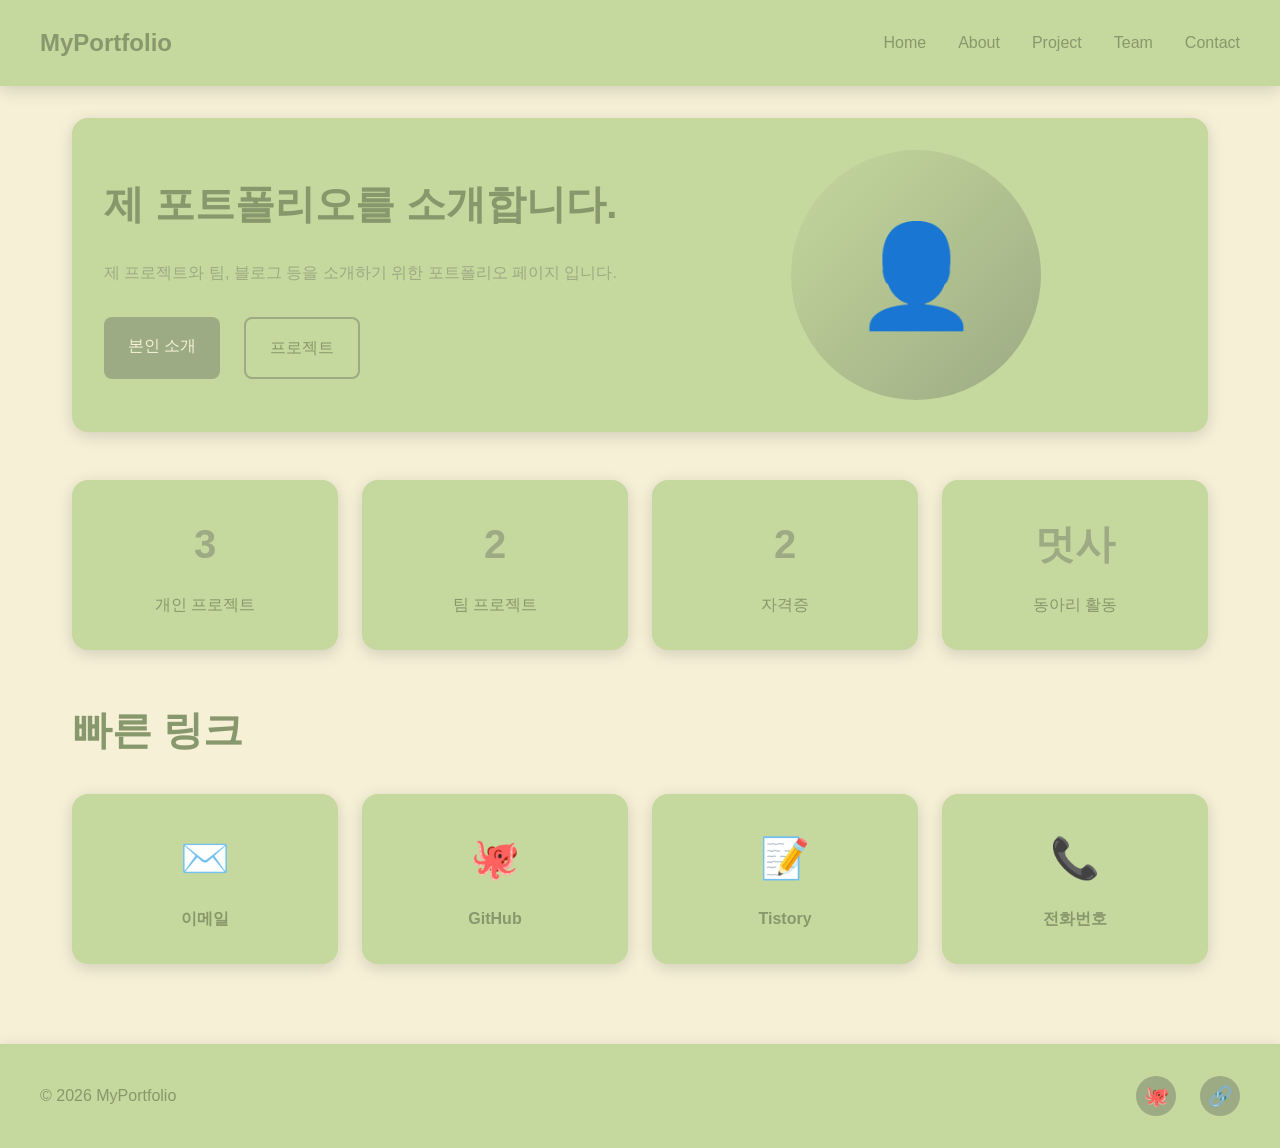
==== commit f5aadcc0: "feat: 자기소개 페이지(about) 새로 만듦, 라이트/다크모드 토글기능으로 만들기 위해 간단한 js사용 Co-authored-by: Copilot <copilot@github" ====
--- a/index.html
+++ b/index.html
@@ -10,18 +10,19 @@
   <!-- Dark Mode Toggle (Checkbox Hack) -->
   <input type="checkbox" id="darkModeToggle">
 
+  <!-- Floating Mode Toggle Button -->
+  <label for="darkModeToggle" class="floating-toggle"></label>
+
   <!-- Navigation Bar -->
   <nav class="navbar">
     <div class="navbar-container">
       <a href="index.html" class="navbar-logo">MyPortfolio</a>
       <ul class="navbar-menu">
         <li><a href="index.html">Home</a></li>
+        <li><a href="about.html">About</a></li>
         <li><a href="project.html">Project</a></li>
         <li><a href="team.html">Team</a></li>
         <li><a href="contact.html">Contact</a></li>
-        <li>
-          <label for="darkModeToggle" class="mode-toggle"></label>
-        </li>
       </ul>
     </div>
   </nav>
@@ -34,7 +35,7 @@
         <h1>제 포트폴리오를 소개합니다.</h1>
         <p>제 프로젝트와 팀, 블로그 등을 소개하기 위한 포트폴리오 페이지 입니다.</p>
         <div class="hero-buttons">
-          <a href="#" class="btn btn-primary">본인 소개</a>
+          <a href="about.html" class="btn btn-primary">본인 소개</a>
           <a href="project.html" class="btn btn-secondary">프로젝트</a>
         </div>
       </div>
@@ -93,5 +94,8 @@
       </div>
     </div>
   </footer>
+
+  <!-- Dark Mode Persistence Script -->
+  <script src="script.js"></script>
 </body>
 </html>
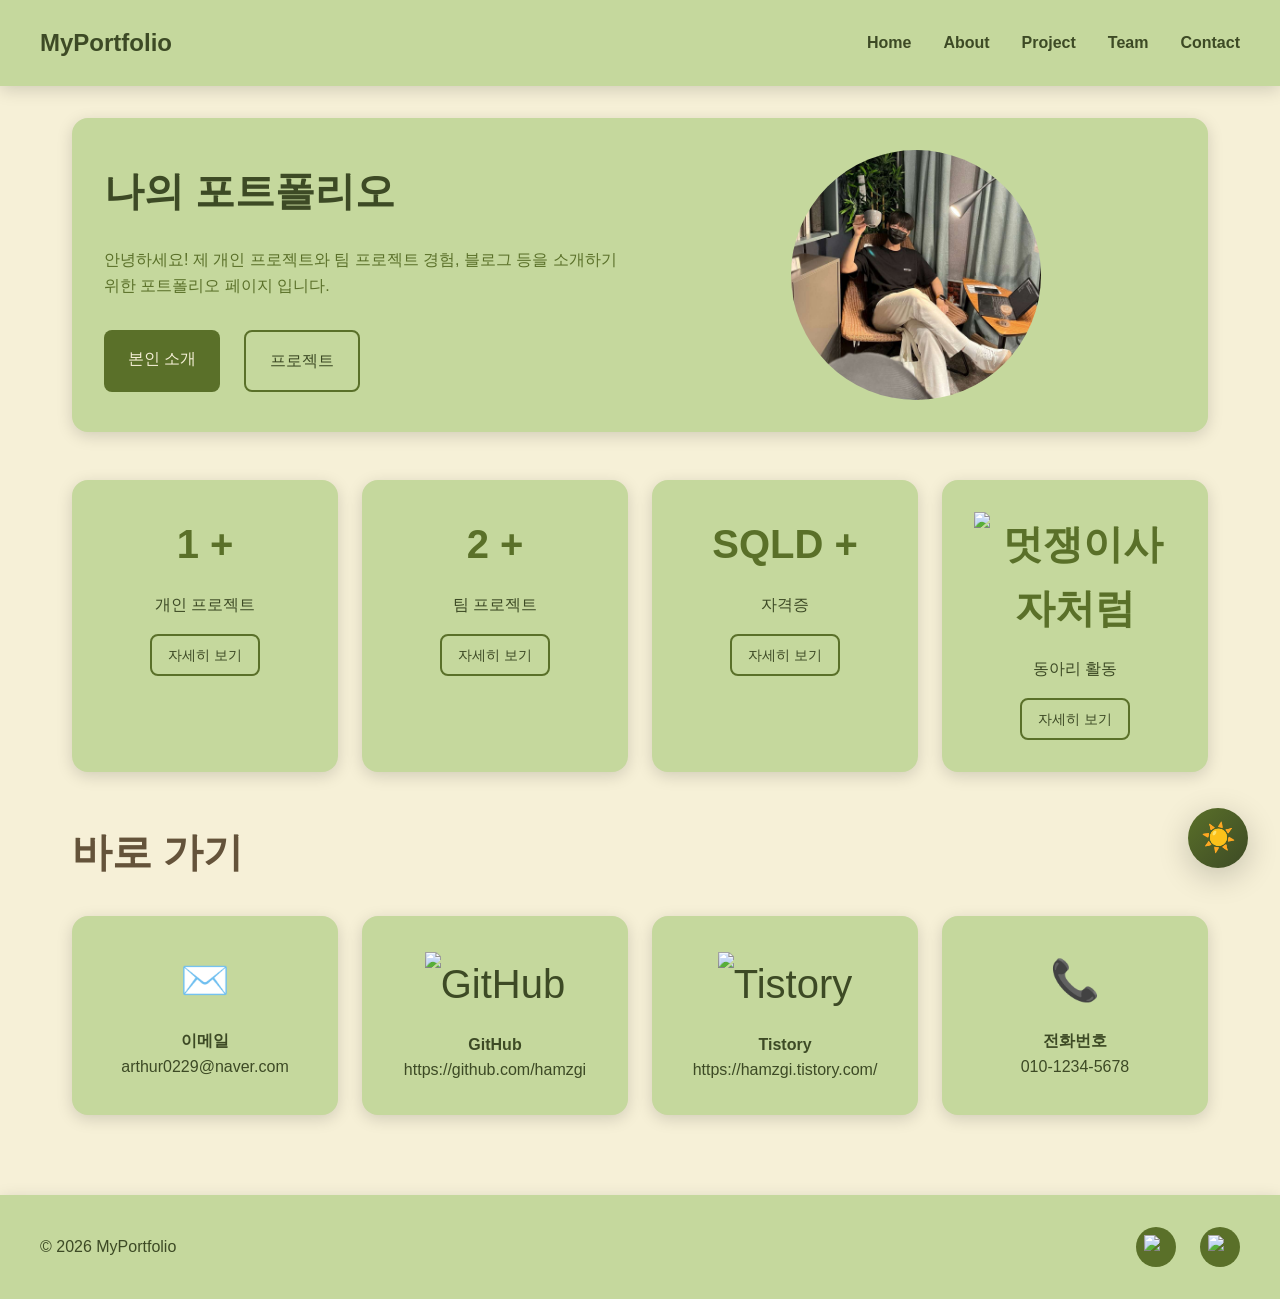
==== commit 7ad8b2c8: "자격증 이미지 추가, html에서 인라인 스타일 추출" ====
--- a/index.html
+++ b/index.html
@@ -1,11 +1,13 @@
 <!DOCTYPE html>
 <html lang="ko">
+
 <head>
   <meta charset="UTF-8">
   <meta name="viewport" content="width=device-width, initial-scale=1.0">
   <title>My Portfolio - Home</title>
   <link rel="stylesheet" href="style.css">
 </head>
+
 <body>
   <!-- Dark Mode Toggle (Checkbox Hack) -->
   <input type="checkbox" id="darkModeToggle">
@@ -32,54 +34,70 @@
     <!-- Hero Card -->
     <div class="card hero-card">
       <div class="hero-content">
-        <h1>제 포트폴리오를 소개합니다.</h1>
-        <p>제 프로젝트와 팀, 블로그 등을 소개하기 위한 포트폴리오 페이지 입니다.</p>
+        <h1 class="title">나의 포트폴리오</h1>
+        <p>안녕하세요! 제 개인 프로젝트와 팀 프로젝트 경험, 블로그 등을 소개하기 위한 포트폴리오 페이지 입니다.</p>
         <div class="hero-buttons">
           <a href="about.html" class="btn btn-primary">본인 소개</a>
           <a href="project.html" class="btn btn-secondary">프로젝트</a>
         </div>
       </div>
-      <div class="hero-avatar">👤</div>
+      <div class="hero-avatar">
+        <img src="img/itsme.jpg" alt="프로필 사진">
+      </div>
     </div>
 
     <!-- Statistics Section -->
     <div class="stats-grid">
       <div class="stat-card">
-        <div class="stat-number">3</div>
-        <div class="stat-label">개인 프로젝트</div>
+        <div class="stat-number">1 +</div>
+        <div class="stat-label mb-sm">개인 프로젝트</div>
+        <a href="project.html" class="btn btn-secondary btn-small">자세히 보기</a>
       </div>
       <div class="stat-card">
-        <div class="stat-number">2</div>
-        <div class="stat-label">팀 프로젝트</div>
+        <div class="stat-number">2 +</div>
+        <div class="stat-label mb-sm">팀 프로젝트</div>
+        <a href="team.html" class="btn btn-secondary btn-small">자세히 보기</a>
       </div>
       <div class="stat-card">
-        <div class="stat-number">2</div>
-        <div class="stat-label">자격증</div>
+        <div class="stat-number">SQLD +</div>
+        <div class="stat-label mb-sm">자격증</div>
+        <a href="about.html#certificates" class="btn btn-secondary btn-small">자세히 보기</a>
       </div>
       <div class="stat-card">
-        <div class="stat-number">멋사</div>
-        <div class="stat-label">동아리 활동</div>
+        <div class="stat-number">
+          <img src="img/likelion.png" alt="멋쟁이사자처럼" style="height: 36px; object-fit: contain; vertical-align: middle;">
+        </div>
+        <div class="stat-label mb-sm">동아리 활동</div>
+        <a href="about.html#clubs" class="btn btn-secondary btn-small">자세히 보기</a>
       </div>
     </div>
 
     <!-- Quick Links Section -->
-    <h2 class="section-title">빠른 링크</h2>
+    <h2 class="section-title">바로 가기</h2>
     <div class="quick-links">
       <a href="mailto:your-email@example.com" class="quick-link-card">
         <div class="quick-link-icon">✉️</div>
         <div class="quick-link-label">이메일</div>
+        <p>arthur0229@naver.com</p>
       </a>
       <a href="https://github.com" target="_blank" class="quick-link-card">
-        <div class="quick-link-icon">🐙</div>
+        <div class="quick-link-icon">
+          <img src="img/github.png" alt="GitHub" class="icon-img-md">
+        </div>
         <div class="quick-link-label">GitHub</div>
+        <p>https://github.com/hamzgi</p>
       </a>
       <a href="https://tistory.com" target="_blank" class="quick-link-card">
-        <div class="quick-link-icon">📝</div>
+        <div class="quick-link-icon">
+          <img src="img/tistory.svg" alt="Tistory" class="icon-img-md">
+        </div>
         <div class="quick-link-label">Tistory</div>
+        <p>https://hamzgi.tistory.com/</p>
       </a>
       <a href="tel:+82123456789" class="quick-link-card">
         <div class="quick-link-icon">📞</div>
         <div class="quick-link-label">전화번호</div>
+        <p>010-1234-5678</p>
       </a>
     </div>
   </main>
@@ -89,8 +107,10 @@
     <div class="footer-container">
       <div class="footer-left">© 2026 MyPortfolio</div>
       <div class="footer-right">
-        <a href="https://github.com" target="_blank" class="icon-button">🐙</a>
-        <a href="https://linkedin.com" target="_blank" class="icon-button">🔗</a>
+        <a href="https://github.com/hamzgi" target="_blank" class="icon-button"><img src="img/github.png"
+            alt="GitHub"></a>
+        <a href="https://www.linkedin.com/in/%ED%98%95%EC%A7%84-%EB%B0%95-b14102368/" target="_blank"
+          class="icon-button"><img src="img/linkedin.png" alt="LinkedIn"></a>
       </div>
     </div>
   </footer>
@@ -98,4 +118,5 @@
   <!-- Dark Mode Persistence Script -->
   <script src="script.js"></script>
 </body>
-</html>
+
+</html>
--- a/style.css
+++ b/style.css
@@ -6,39 +6,40 @@
   /* Light Mode Colors */
   --light-bg-primary: #f6f0d7;
   --light-bg-secondary: #c5d89d;
-  --light-text-primary: #88986d;
-  --light-text-secondary: #9cab84;
-  
+  --light-text-primary: #3d4a25;
+  --light-text-secondary: #5a7029;
+
   /* Dark Mode Colors */
   --dark-bg-primary: #222831;
   --dark-bg-secondary: #393e46;
-  --dark-text-primary: #dfd0b8;
-  --dark-text-secondary: #948979;
-  
+  --dark-text-primary: #E8DCC3;
+  --dark-text-secondary: #C4A575;
+
   /* Mode Active */
   --bg-primary: var(--light-bg-primary);
   --bg-secondary: var(--light-bg-secondary);
   --text-primary: var(--light-text-primary);
   --text-secondary: var(--light-text-secondary);
-  
+  --hero-title-color: var(--light-text-primary);
+
   /* Spacing */
   --spacing-xs: 0.5rem;
   --spacing-sm: 1rem;
   --spacing-md: 1.5rem;
   --spacing-lg: 2rem;
   --spacing-xl: 3rem;
-  
+
   /* Border Radius */
   --radius-sm: 8px;
   --radius-md: 16px;
   --radius-lg: 24px;
   --radius-full: 50%;
-  
+
   /* Shadow */
   --shadow-sm: 0 2px 8px rgba(0, 0, 0, 0.1);
   --shadow-md: 0 4px 16px rgba(0, 0, 0, 0.15);
   --shadow-lg: 0 8px 32px rgba(0, 0, 0, 0.2);
-  
+
   /* Typography */
   --font-family: 'Segoe UI', Tahoma, Geneva, Verdana, sans-serif;
   --font-size-xs: 0.875rem;
@@ -50,11 +51,12 @@
 }
 
 /* Dark mode toggle using checkbox hack */
-#darkModeToggle:checked ~ * {
+#darkModeToggle:checked~* {
   --bg-primary: var(--dark-bg-primary);
   --bg-secondary: var(--dark-bg-secondary);
   --text-primary: var(--dark-text-primary);
   --text-secondary: var(--dark-text-secondary);
+  --hero-title-color: #64533a;
 }
 
 /* =============================================
@@ -114,6 +116,13 @@
   font-weight: bold;
   color: var(--text-primary);
   text-decoration: none;
+  transition: transform 0.3s ease, color 0.3s ease;
+  display: inline-block;
+}
+
+.navbar-logo:hover {
+  transform: scale(1.05);
+  color: var(--text-secondary);
 }
 
 .navbar-menu {
@@ -127,41 +136,76 @@
   color: var(--text-primary);
   text-decoration: none;
   font-size: var(--font-size-sm);
-  transition: color 0.3s ease;
+  font-weight: 600;
+  position: relative;
+  display: inline-block;
+  padding: 4px 0;
+  transition: color 0.3s ease, transform 0.3s ease;
+}
+
+.navbar-menu a::after {
+  content: '';
+  position: absolute;
+  width: 0%;
+  height: 2px;
+  bottom: 0;
+  left: 50%;
+  background-color: var(--text-secondary);
+  transition: all 0.3s ease;
+  transform: translateX(-50%);
+  border-radius: 2px;
 }
 
 .navbar-menu a:hover {
   color: var(--text-secondary);
-}
-
-.mode-toggle {
-  width: 50px;
-  height: 28px;
-  background-color: var(--text-secondary);
+  transform: translateY(-2px);
+}
+
+.navbar-menu a:hover::after {
+  width: 100%;
+}
+
+/* =============================================
+   FLOATING MODE TOGGLE BUTTON
+   ============================================= */
+
+.floating-toggle {
+  position: fixed;
+  bottom: 2rem;
+  right: 2rem;
+  width: 60px;
+  height: 60px;
+  background: linear-gradient(135deg, var(--text-secondary), var(--text-primary));
   border: none;
-  border-radius: 14px;
+  border-radius: var(--radius-full);
   cursor: pointer;
-  position: relative;
-  transition: background-color 0.3s ease;
-}
-
-.mode-toggle::after {
+  display: flex;
+  align-items: center;
+  justify-content: center;
+  font-size: 28px;
+  box-shadow: var(--shadow-lg);
+  transition: all 0.3s ease;
+  z-index: 999;
+  font-size: 0;
+}
+
+.floating-toggle::after {
   content: '☀️';
-  position: absolute;
-  left: 4px;
-  top: 50%;
-  transform: translateY(-50%);
-  font-size: 16px;
+  font-size: 28px;
   transition: all 0.3s ease;
 }
 
-#darkModeToggle:checked ~ .navbar .mode-toggle {
-  background-color: var(--text-secondary);
-}
-
-#darkModeToggle:checked ~ .navbar .mode-toggle::after {
+#darkModeToggle:checked~.floating-toggle::after {
   content: '🌙';
-  left: 22px;
+}
+
+.floating-toggle:hover {
+  transform: scale(1.1);
+  box-shadow: 0 8px 32px rgba(0, 0, 0, 0.3);
+}
+
+.floating-toggle:active {
+  transform: scale(0.95);
 }
 
 /* =============================================
@@ -268,7 +312,7 @@
   font-size: var(--font-size-2xl);
   font-weight: bold;
   margin-bottom: var(--spacing-lg);
-  color: var(--text-primary);
+  color: #64533a;
 }
 
 .section-subtitle {
@@ -321,11 +365,19 @@
   font-size: 20px;
   transition: all 0.3s ease;
   text-decoration: none;
+  border-radius: 50%;
+  overflow: hidden;
 }
 
 .icon-button:hover {
   transform: scale(1.1);
   box-shadow: var(--shadow-md);
+}
+
+.icon-button img {
+  width: 60%;
+  height: 60%;
+  object-fit: contain;
 }
 
 /* =============================================
@@ -343,6 +395,7 @@
 .hero-content h1 {
   font-size: var(--font-size-2xl);
   margin-bottom: var(--spacing-md);
+  color: var(--hero-title-color);
 }
 
 .hero-content p {
@@ -366,6 +419,13 @@
   justify-content: center;
   font-size: 100px;
   margin: 0 auto;
+  overflow: hidden;
+}
+
+.hero-avatar img {
+  width: 100%;
+  height: 100%;
+  object-fit: cover;
 }
 
 .stats-grid {
@@ -590,6 +650,89 @@
   display: grid;
   grid-template-columns: repeat(auto-fit, minmax(250px, 1fr));
   gap: var(--spacing-lg);
+}
+
+/* =============================================
+   UTILITY & COMPONENT CLASSES (Extracted from inline styles)
+   ============================================= */
+
+/* Margins */
+.mb-xs { margin-bottom: var(--spacing-xs); }
+.mb-sm { margin-bottom: var(--spacing-sm); }
+.mb-md { margin-bottom: var(--spacing-md); }
+.mb-lg { margin-bottom: var(--spacing-lg); }
+.mb-xl { margin-bottom: var(--spacing-xl); }
+.mt-0 { margin-top: 0; }
+.ml-lg { margin-left: var(--spacing-lg); }
+.p-xl { padding: var(--spacing-xl); }
+.w-full { width: 100%; }
+.text-center { text-align: center; }
+
+/* Flexbox */
+.flex-column-gap-lg { display: flex; flex-direction: column; gap: var(--spacing-lg); }
+.flex-row-gap-sm { display: flex; gap: var(--spacing-sm); }
+
+/* Typography */
+.text-secondary { color: var(--text-secondary); }
+.text-primary { color: var(--text-primary); }
+.line-height-lg { line-height: 1.8; }
+.font-sm { font-size: var(--font-size-sm); }
+
+/* Components */
+.back-link {
+  display: inline-block;
+  margin-bottom: var(--spacing-lg);
+  color: var(--text-secondary);
+  text-decoration: none;
+  font-weight: 600;
+}
+
+.title-large {
+  font-size: var(--font-size-2xl);
+  color: var(--text-primary);
+  margin-bottom: var(--spacing-md);
+}
+
+.hero-avatar-large {
+  border-radius: var(--radius-md);
+  font-size: 80px;
+}
+
+.list-inside-no-padding {
+  list-style-position: inside;
+  padding-left: 0;
+  margin-top: 0;
+}
+
+.btn-small {
+  font-size: var(--font-size-xs);
+  padding: var(--spacing-xs) var(--spacing-sm);
+}
+
+.icon-img-md {
+  width: 40px;
+  height: 40px;
+  object-fit: contain;
+  vertical-align: middle;
+}
+
+.cert-card-layout {
+  display: flex;
+  gap: var(--spacing-lg);
+  align-items: flex-start;
+  flex-wrap: wrap;
+}
+
+.cert-img {
+  width: 100px;
+  height: auto;
+  object-fit: contain;
+  flex-shrink: 0;
+}
+
+.cert-content {
+  flex: 1;
+  min-width: 200px;
 }
 
 .team-info-card {
@@ -682,10 +825,16 @@
   font-size: var(--font-size-sm);
   color: var(--text-primary);
   text-decoration: none;
+  background-color: rgba(0, 0, 0, 0.1);
+  padding: var(--spacing-xs) var(--spacing-sm);
+  border-radius: var(--radius-md);
+  display: inline-block;
+  margin-top: 4px;
 }
 
 .contact-info-value:hover {
   color: var(--text-secondary);
+  background-color: rgba(0, 0, 0, 0.15);
 }
 
 .contact-socials {
@@ -790,4 +939,4 @@
   .team-project-buttons {
     flex-direction: column;
   }
-}
+}
